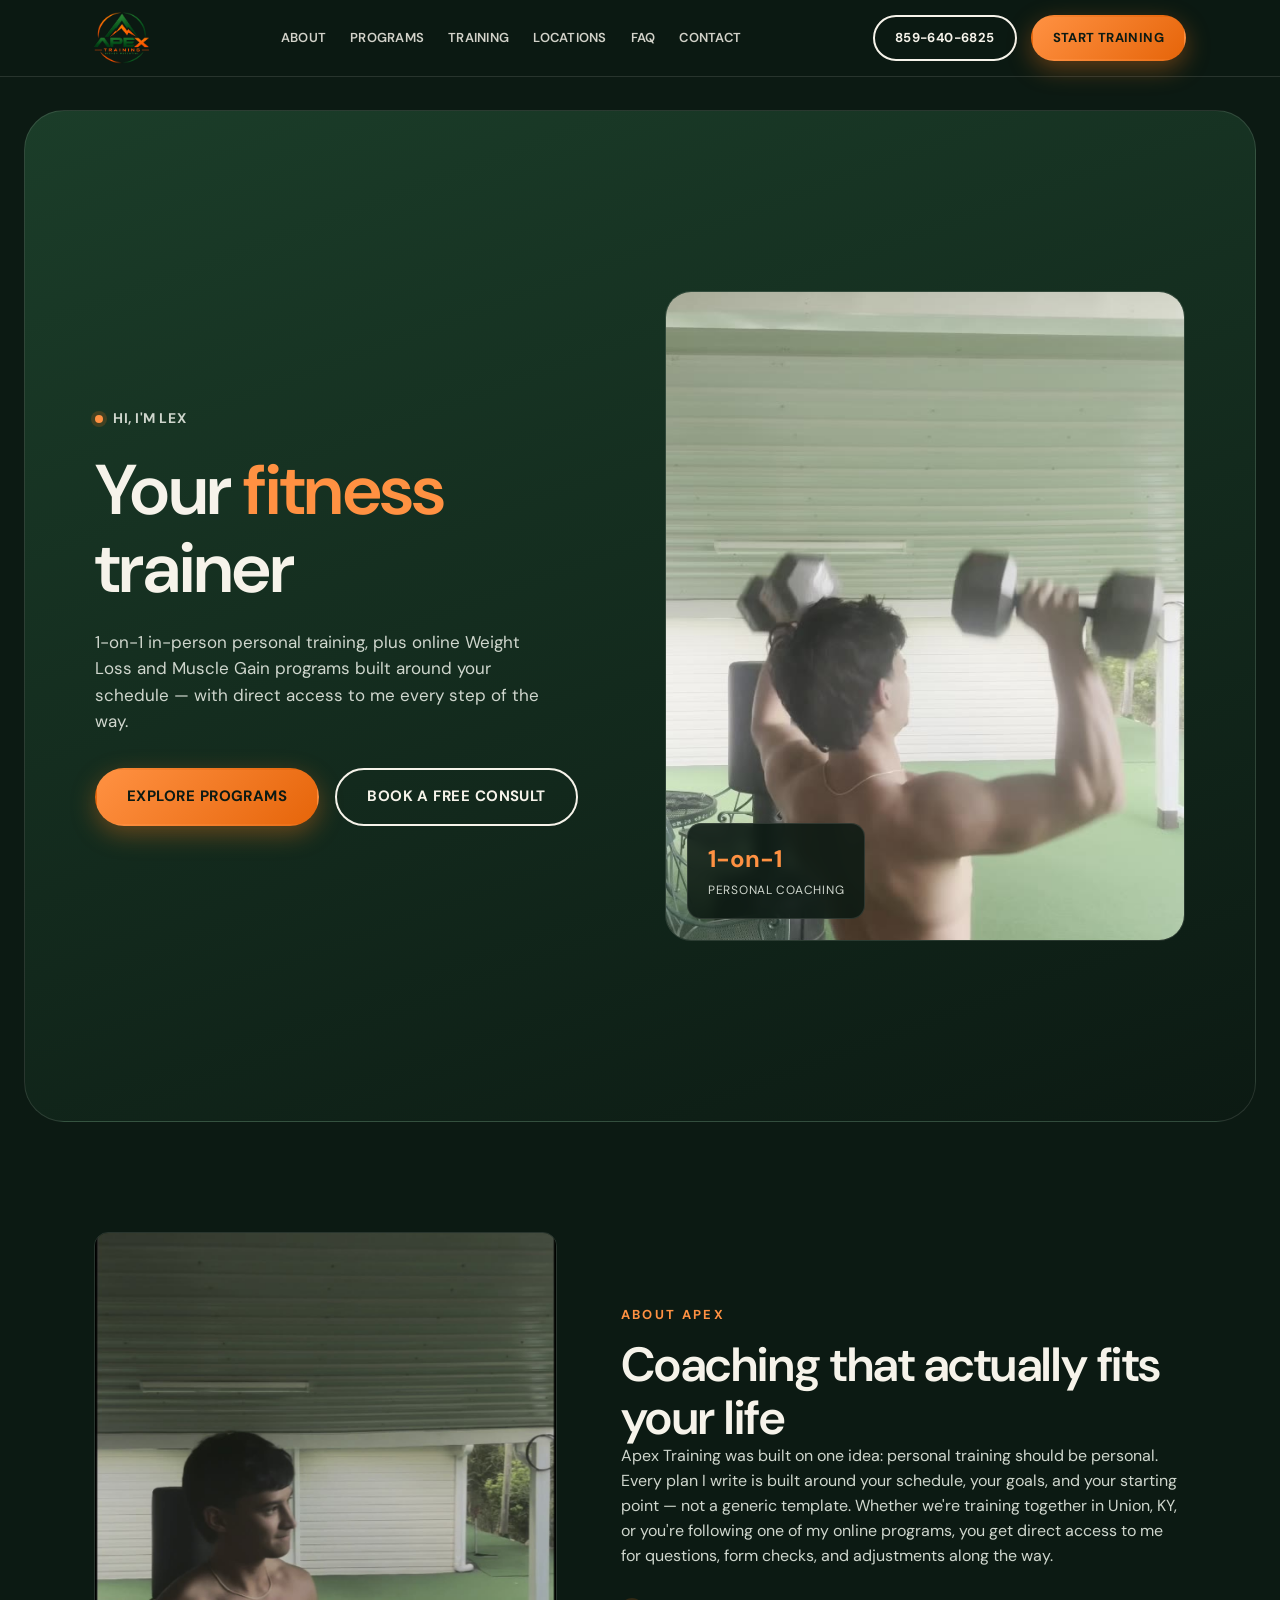
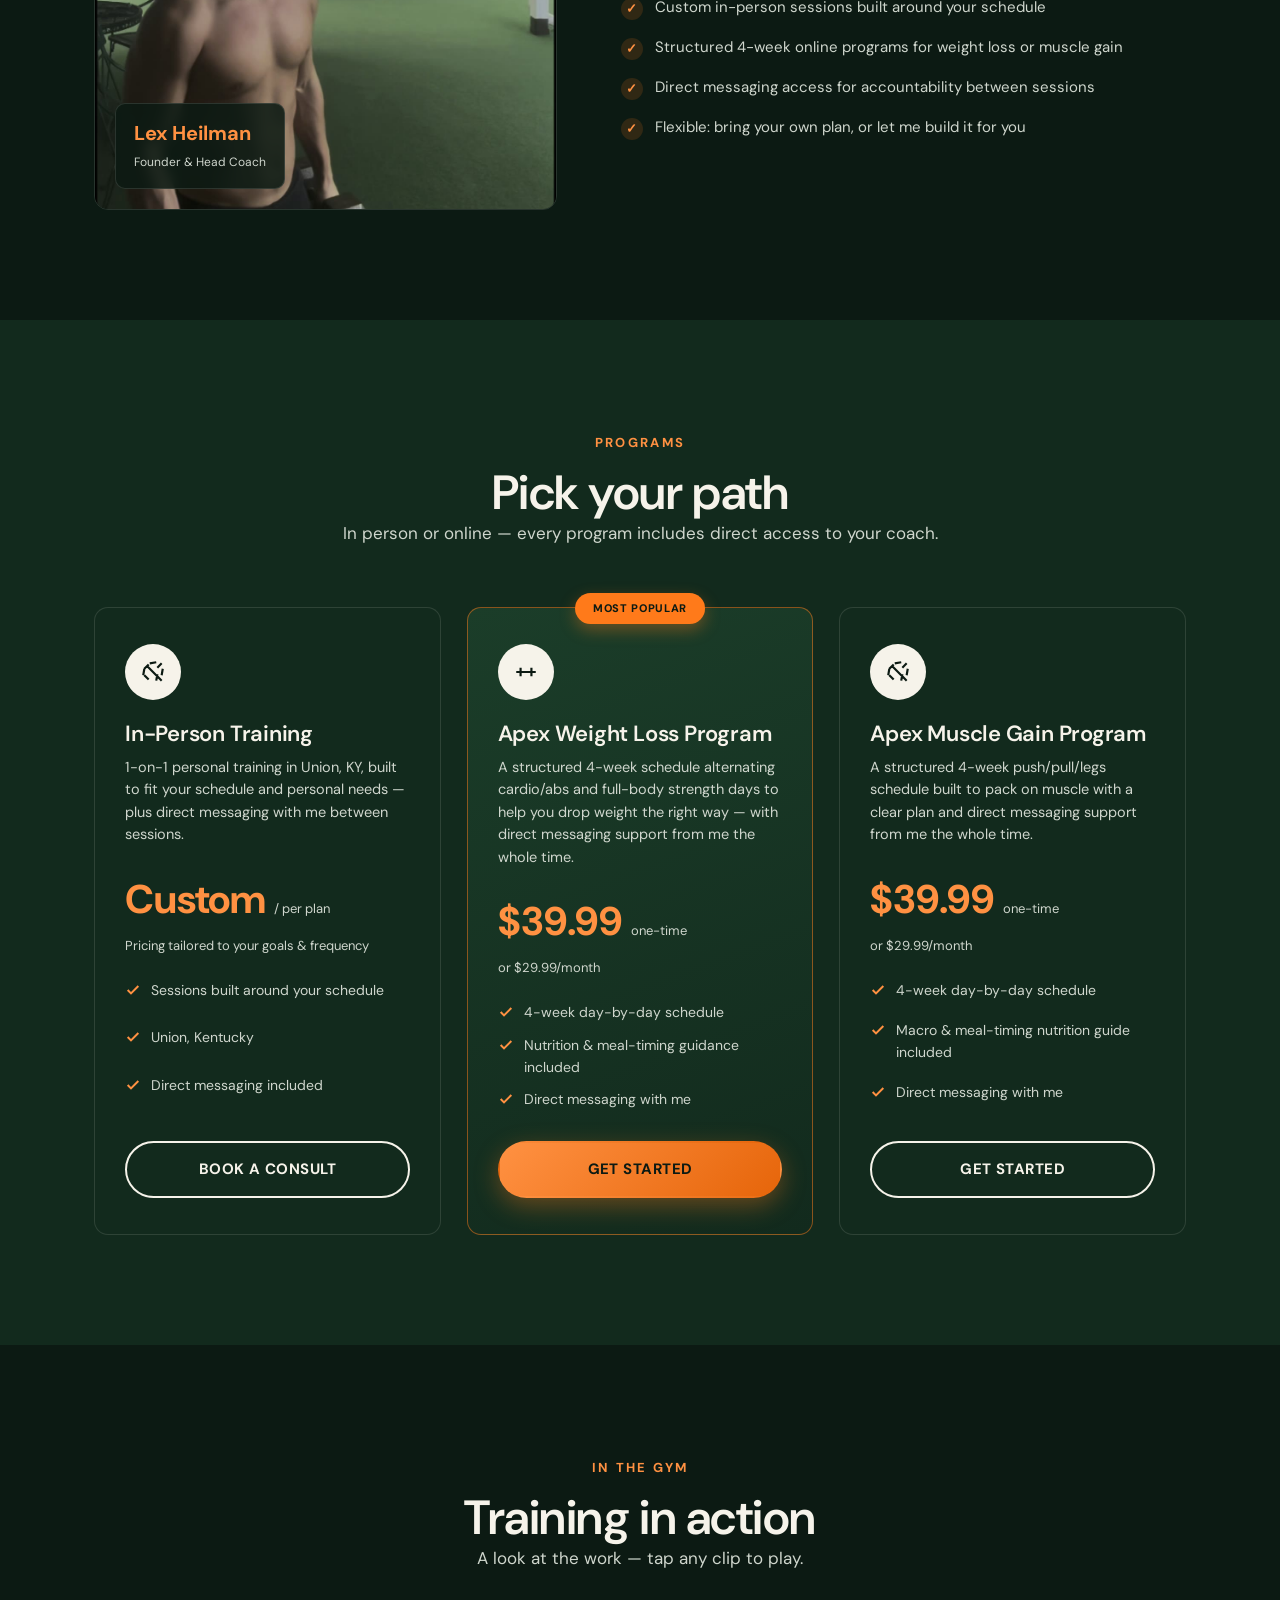
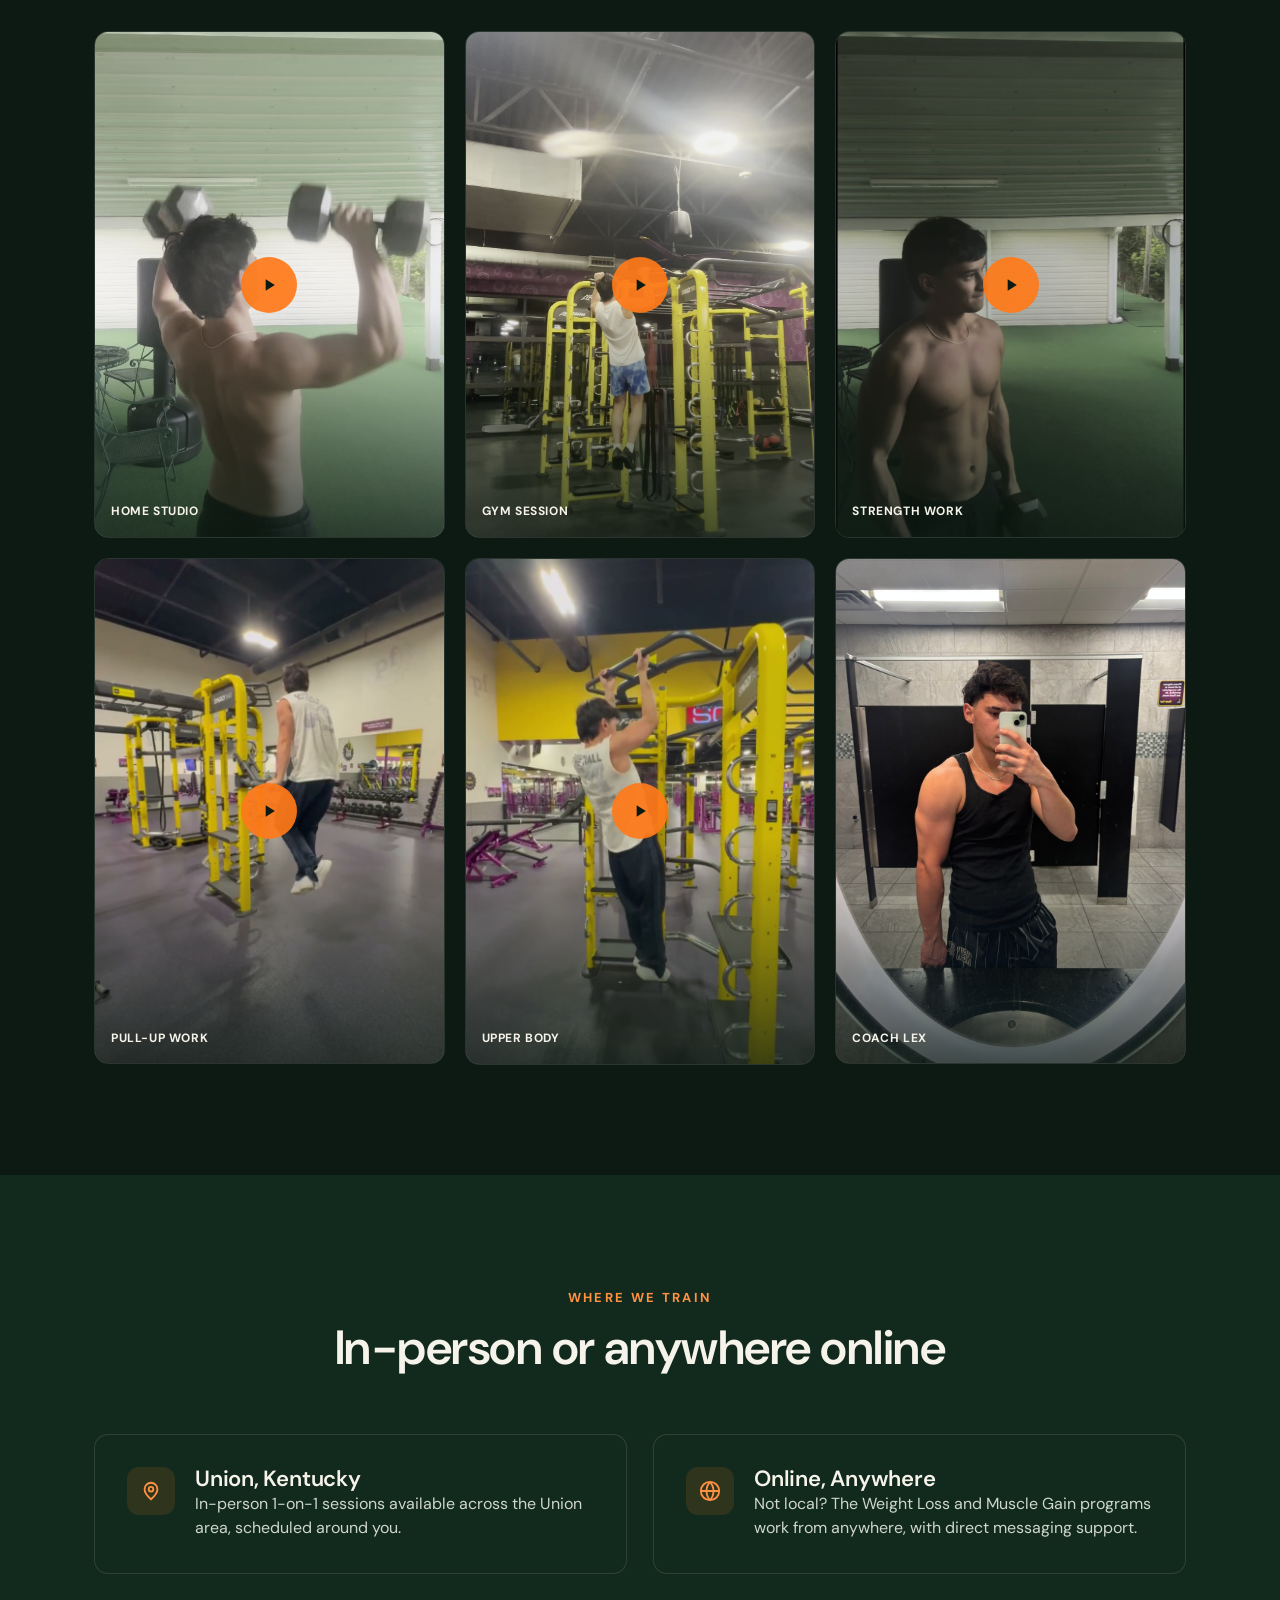
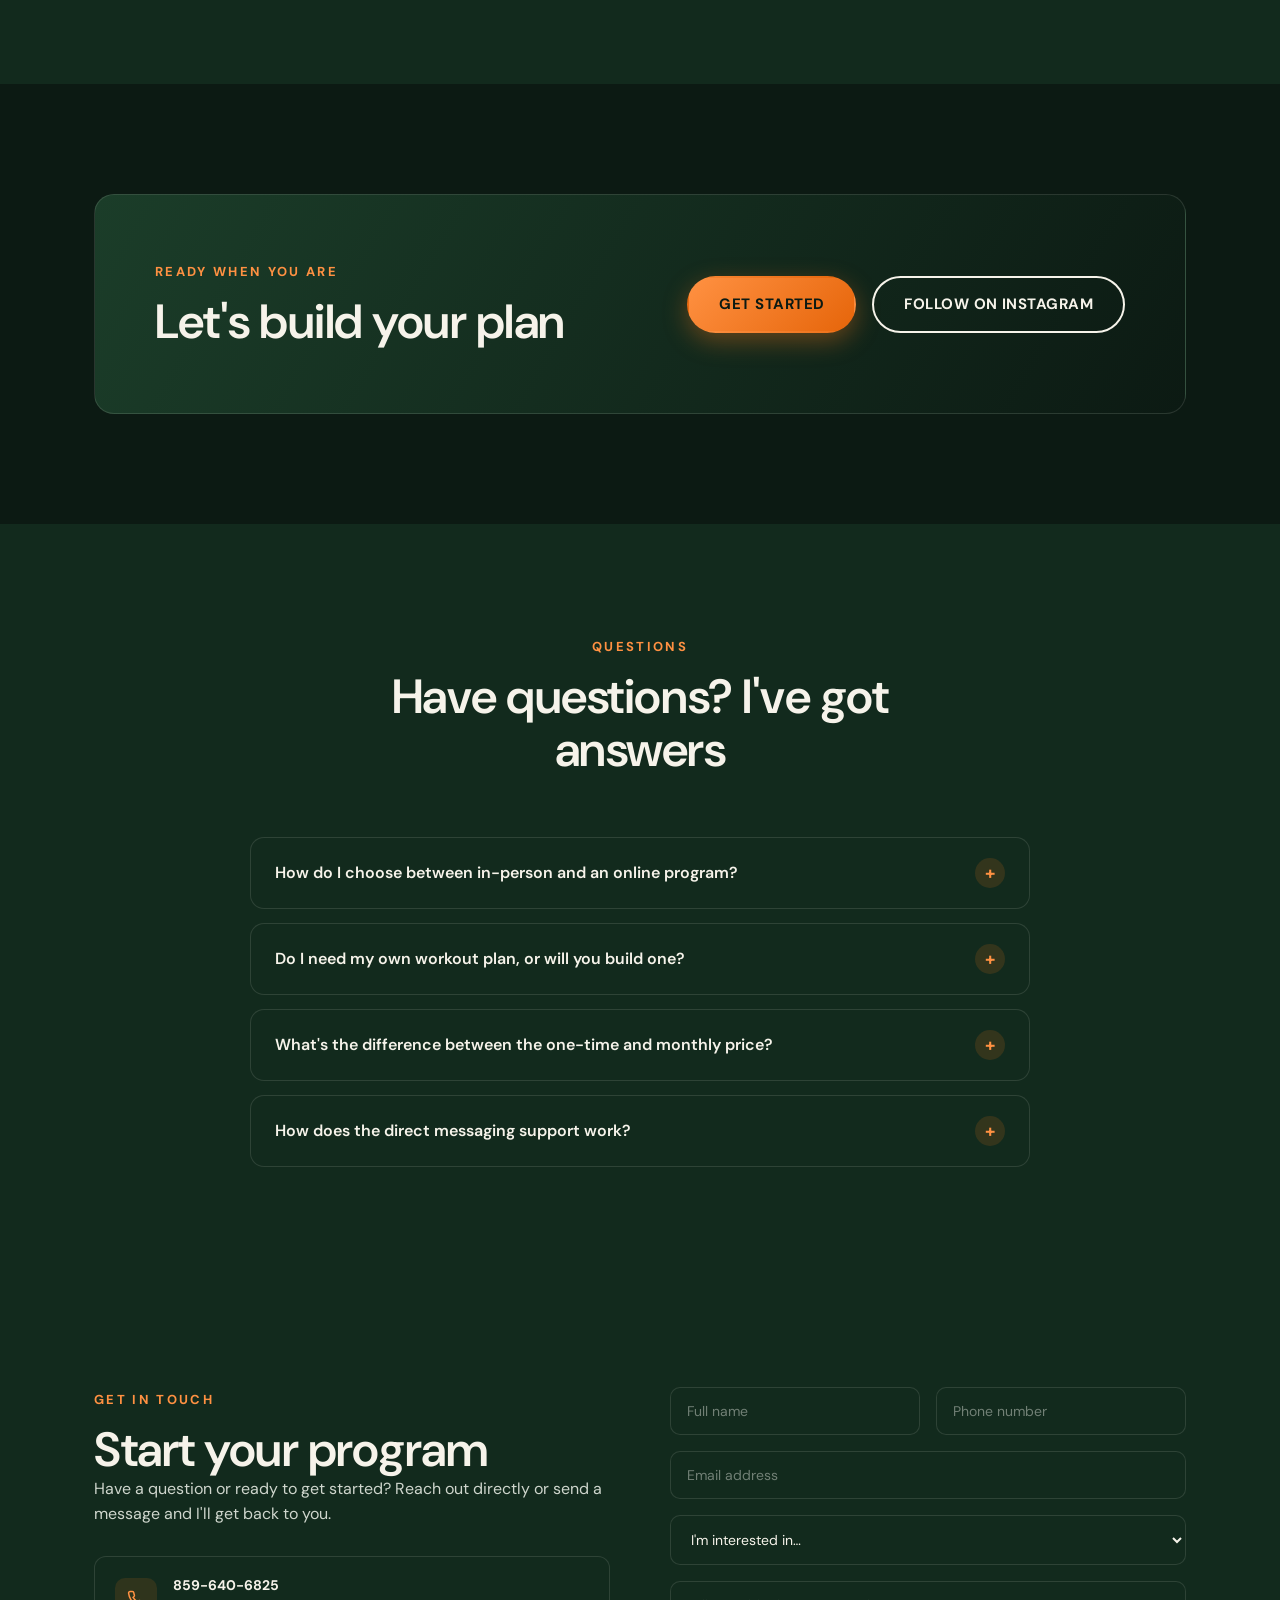
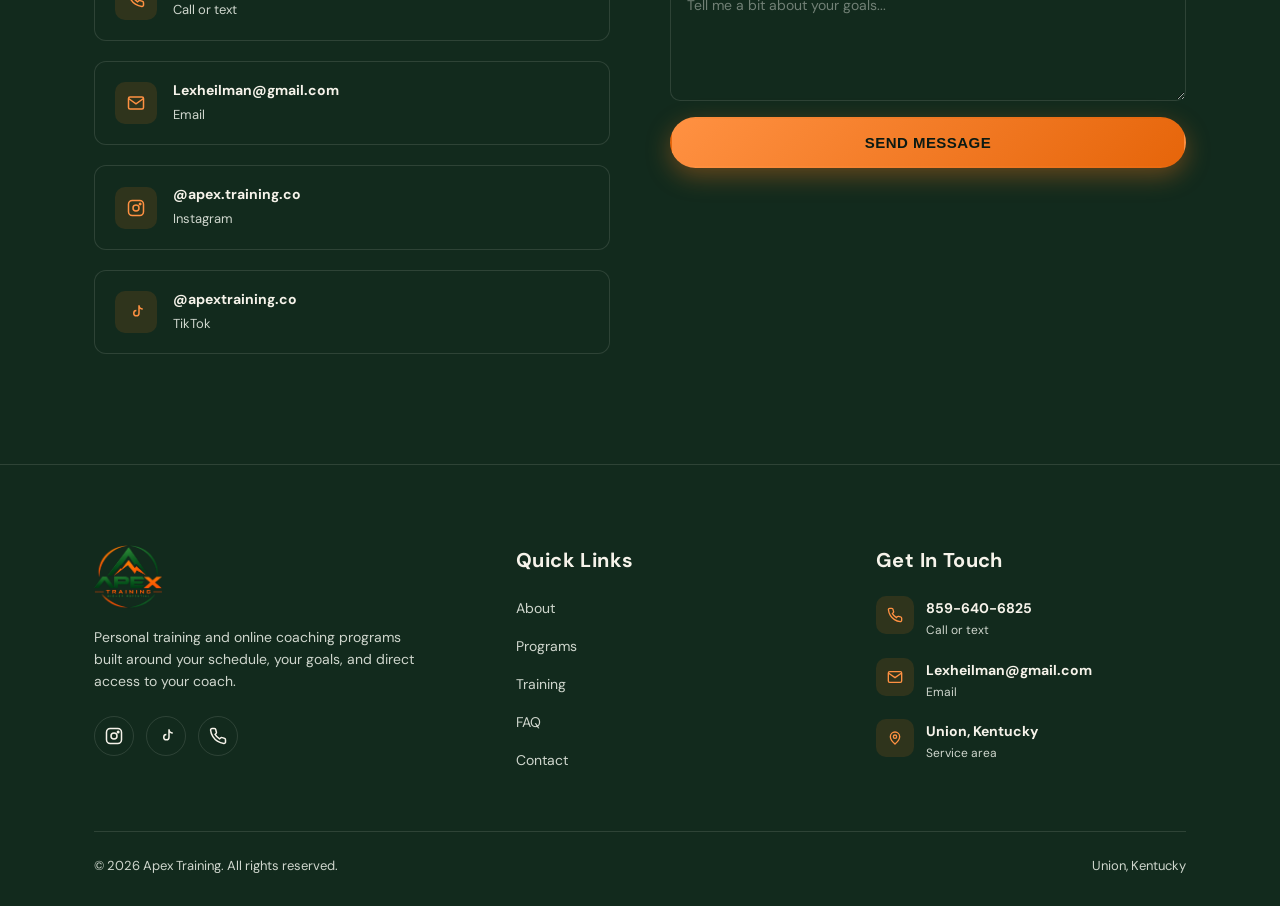
==== index.html @ eaa65eb4 "Update location to Union, KY and refresh program details from Lex's docs" ====
<!doctype html>
<html lang="en">
<head>
<meta charset="UTF-8" />
<meta name="viewport" content="width=device-width, initial-scale=1.0" />
<title>Apex Training | Personal Training in Union, Kentucky</title>
<meta name="description" content="1-on-1 in-person personal training plus online Weight Loss and Muscle Gain programs. Serving Union, Kentucky. Real coaching, real structure, real results." />
<link rel="icon" href="data:image/svg+xml,<svg xmlns=%22http://www.w3.org/2000/svg%22 viewBox=%220 0 100 100%22><rect width=%22100%22 height=%22100%22 rx=%2220%22 fill=%22%23122a1d%22/><text x=%2250%22 y=%2266%22 font-size=%2258%22 text-anchor=%22middle%22 fill=%22%23ff7a1a%22 font-family=%22Arial%22 font-weight=%22900%22>A</text></svg>" />
<link rel="preconnect" href="https://fonts.googleapis.com">
<link rel="preconnect" href="https://fonts.gstatic.com" crossorigin>
<link href="https://fonts.googleapis.com/css2?family=DM+Sans:wght@400;500;600;700&display=swap" rel="stylesheet">
<link rel="stylesheet" href="https://api.fontshare.com/v2/css?f[]=general-sans@500,600,700&display=swap">
<link rel="stylesheet" href="css/styles.css" />
</head>
<body>

<header>
  <div class="container nav">
    <a href="#home" class="logo">
      <img src="assets/img/logo.png" alt="Apex Training" class="logo-img" />
    </a>
    <nav class="nav-links">
      <a href="#about">About</a>
      <a href="#services">Programs</a>
      <a href="#gallery">Training</a>
      <a href="#locations">Locations</a>
      <a href="#faq">FAQ</a>
      <a href="#contact">Contact</a>
    </nav>
    <div class="nav-cta">
      <a href="tel:8596406825" class="btn btn-outline">859-640-6825</a>
      <a href="#contact" class="btn btn-primary">Start Training</a>
    </div>
    <button class="burger" id="burger" aria-label="Menu">
      <span></span><span></span><span></span>
    </button>
  </div>
  <div class="mobile-nav" id="mobileNav">
    <a href="#about">About</a>
    <a href="#services">Programs</a>
    <a href="#gallery">Training</a>
    <a href="#locations">Locations</a>
    <a href="#faq">FAQ</a>
    <a href="#contact">Contact</a>
    <a href="tel:8596406825" class="btn btn-outline btn-block">Call 859-640-6825</a>
  </div>
</header>

<div class="hero-frame" id="home">
  <section class="hero">
    <div class="hero-grid">
      <div class="hero-copy reveal">
        <div class="hero-greet">
          <span class="hero-greet-dot"></span>
          Hi, I'm Lex
        </div>
        <h1>Your <span>fitness</span><br/>trainer</h1>
        <p class="lead">1-on-1 in-person personal training, plus online Weight Loss and Muscle Gain programs built around your schedule &mdash; with direct access to me every step of the way.</p>
        <div class="hero-actions">
          <a href="#services" class="btn btn-primary">Explore Programs</a>
          <a href="#contact" class="btn btn-outline">Book a Free Consult</a>
        </div>
      </div>
      <div class="hero-media-wrap reveal">
        <div class="hero-media">
          <video autoplay muted loop playsinline poster="assets/img/hero-poster.jpg">
            <source src="assets/video/clip1.mp4" type="video/mp4" />
          </video>
        </div>
        <div class="hero-badge">
          <strong>1-on-1</strong>
          <span>Personal Coaching</span>
        </div>
      </div>
    </div>
  </section>
</div>

<section id="about">
  <div class="container about-grid">
    <div class="about-media reveal">
      <video muted loop playsinline autoplay poster="assets/img/patio-poster.jpg">
        <source src="assets/video/clip3.mp4" type="video/mp4" />
      </video>
      <div class="about-badge">
        <strong>Lex Heilman</strong>
        <span>Founder &amp; Head Coach</span>
      </div>
    </div>
    <div class="reveal">
      <span class="eyebrow">About Apex</span>
      <h2>Coaching that actually fits your life</h2>
      <p>Apex Training was built on one idea: personal training should be personal. Every plan I write is built around your schedule, your goals, and your starting point &mdash; not a generic template. Whether we're training together in Union, KY, or you're following one of my online programs, you get direct access to me for questions, form checks, and adjustments along the way.</p>
      <ul class="about-list">
        <li><span class="dot">&#10003;</span> Custom in-person sessions built around your schedule</li>
        <li><span class="dot">&#10003;</span> Structured 4-week online programs for weight loss or muscle gain</li>
        <li><span class="dot">&#10003;</span> Direct messaging access for accountability between sessions</li>
        <li><span class="dot">&#10003;</span> Flexible: bring your own plan, or let me build it for you</li>
      </ul>
    </div>
  </div>
</section>

<section id="services" class="alt-bg">
  <div class="container">
    <div class="section-head center reveal">
      <span class="eyebrow">Programs</span>
      <h2>Pick your path</h2>
      <p>In person or online &mdash; every program includes direct access to your coach.</p>
    </div>
    <div class="service-grid">

      <div class="card reveal">
        <div class="card-icon">
          <svg width="26" height="26" viewBox="0 0 24 24" fill="none" stroke="currentColor" stroke-width="2"><path d="M6.5 6.5l11 11M4 9l4-4M20 4l-4 4M4 15l4 4M20 20l-4-4M9 4l6-1M4 9l-1 6M15 20l1-6M20 15l1-6"/></svg>
        </div>
        <h3>In-Person Training</h3>
        <p class="desc">1-on-1 personal training in Union, KY, built to fit your schedule and personal needs &mdash; plus direct messaging with me between sessions.</p>
        <div class="price-row"><span class="amount">Custom</span><span class="period">/ per plan</span></div>
        <div class="price-alt">Pricing tailored to your goals &amp; frequency</div>
        <ul class="card-features">
          <li><svg width="16" height="16" viewBox="0 0 24 24" fill="none" stroke="currentColor" stroke-width="3"><path d="M20 6L9 17l-5-5"/></svg> Sessions built around your schedule</li>
          <li><svg width="16" height="16" viewBox="0 0 24 24" fill="none" stroke="currentColor" stroke-width="3"><path d="M20 6L9 17l-5-5"/></svg> Union, Kentucky</li>
          <li><svg width="16" height="16" viewBox="0 0 24 24" fill="none" stroke="currentColor" stroke-width="3"><path d="M20 6L9 17l-5-5"/></svg> Direct messaging included</li>
        </ul>
        <a href="#contact" class="btn btn-outline btn-block">Book a Consult</a>
      </div>

      <div class="card featured reveal">
        <div class="card-icon">
          <svg width="26" height="26" viewBox="0 0 24 24" fill="none" stroke="currentColor" stroke-width="2"><path d="M3 12h4M17 12h4M7 8v8M17 8v8M7 12h10"/></svg>
        </div>
        <h3>Apex Weight Loss Program</h3>
        <p class="desc">A structured 4-week schedule alternating cardio/abs and full-body strength days to help you drop weight the right way &mdash; with direct messaging support from me the whole time.</p>
        <div class="price-row"><span class="amount">$39.99</span><span class="period">one-time</span></div>
        <div class="price-alt">or $29.99/month</div>
        <ul class="card-features">
          <li><svg width="16" height="16" viewBox="0 0 24 24" fill="none" stroke="currentColor" stroke-width="3"><path d="M20 6L9 17l-5-5"/></svg> 4-week day-by-day schedule</li>
          <li><svg width="16" height="16" viewBox="0 0 24 24" fill="none" stroke="currentColor" stroke-width="3"><path d="M20 6L9 17l-5-5"/></svg> Nutrition &amp; meal-timing guidance included</li>
          <li><svg width="16" height="16" viewBox="0 0 24 24" fill="none" stroke="currentColor" stroke-width="3"><path d="M20 6L9 17l-5-5"/></svg> Direct messaging with me</li>
        </ul>
        <a href="#contact" class="btn btn-primary btn-block">Get Started</a>
      </div>

      <div class="card reveal">
        <div class="card-icon">
          <svg width="26" height="26" viewBox="0 0 24 24" fill="none" stroke="currentColor" stroke-width="2"><path d="M6.5 6.5l11 11M4 9l4-4M20 4l-4 4M4 15l4 4M20 20l-4-4M9 4l6-1M4 9l-1 6M15 20l1-6M20 15l1-6"/></svg>
        </div>
        <h3>Apex Muscle Gain Program</h3>
        <p class="desc">A structured 4-week push/pull/legs schedule built to pack on muscle with a clear plan and direct messaging support from me the whole time.</p>
        <div class="price-row"><span class="amount">$39.99</span><span class="period">one-time</span></div>
        <div class="price-alt">or $29.99/month</div>
        <ul class="card-features">
          <li><svg width="16" height="16" viewBox="0 0 24 24" fill="none" stroke="currentColor" stroke-width="3"><path d="M20 6L9 17l-5-5"/></svg> 4-week day-by-day schedule</li>
          <li><svg width="16" height="16" viewBox="0 0 24 24" fill="none" stroke="currentColor" stroke-width="3"><path d="M20 6L9 17l-5-5"/></svg> Macro &amp; meal-timing nutrition guide included</li>
          <li><svg width="16" height="16" viewBox="0 0 24 24" fill="none" stroke="currentColor" stroke-width="3"><path d="M20 6L9 17l-5-5"/></svg> Direct messaging with me</li>
        </ul>
        <a href="#contact" class="btn btn-outline btn-block">Get Started</a>
      </div>

    </div>
  </div>
</section>

<section id="gallery">
  <div class="container">
    <div class="section-head center reveal">
      <span class="eyebrow">In The Gym</span>
      <h2>Training in action</h2>
      <p>A look at the work &mdash; tap any clip to play.</p>
    </div>
    <div class="gallery-grid">
      <div class="gallery-item reveal" data-video>
        <video muted loop playsinline poster="assets/img/hero-poster.jpg">
          <source src="assets/video/clip1.mp4" type="video/mp4" />
        </video>
        <span class="gallery-play">
          <svg width="20" height="20" viewBox="0 0 24 24" fill="currentColor"><path d="M8 5v14l11-7z"/></svg>
        </span>
        <span class="gallery-tag">Home Studio</span>
      </div>
      <div class="gallery-item reveal" data-video>
        <video muted loop playsinline poster="assets/img/gym-poster.jpg">
          <source src="assets/video/clip2.mp4" type="video/mp4" />
        </video>
        <span class="gallery-play">
          <svg width="20" height="20" viewBox="0 0 24 24" fill="currentColor"><path d="M8 5v14l11-7z"/></svg>
        </span>
        <span class="gallery-tag">Gym Session</span>
      </div>
      <div class="gallery-item reveal" data-video>
        <video muted loop playsinline poster="assets/img/patio-poster.jpg">
          <source src="assets/video/clip3.mp4" type="video/mp4" />
        </video>
        <span class="gallery-play">
          <svg width="20" height="20" viewBox="0 0 24 24" fill="currentColor"><path d="M8 5v14l11-7z"/></svg>
        </span>
        <span class="gallery-tag">Strength Work</span>
      </div>
      <div class="gallery-item reveal" data-video>
        <video muted loop playsinline poster="assets/img/pullup1-poster.jpg">
          <source src="assets/video/clip4.mp4" type="video/mp4" />
        </video>
        <span class="gallery-play">
          <svg width="20" height="20" viewBox="0 0 24 24" fill="currentColor"><path d="M8 5v14l11-7z"/></svg>
        </span>
        <span class="gallery-tag">Pull-Up Work</span>
      </div>
      <div class="gallery-item reveal" data-video>
        <video muted loop playsinline poster="assets/img/pullup2-poster.jpg">
          <source src="assets/video/clip5.mp4" type="video/mp4" />
        </video>
        <span class="gallery-play">
          <svg width="20" height="20" viewBox="0 0 24 24" fill="currentColor"><path d="M8 5v14l11-7z"/></svg>
        </span>
        <span class="gallery-tag">Upper Body</span>
      </div>
      <div class="gallery-item reveal">
        <img src="assets/img/trainer-physique.jpg" alt="Lex Heilman, Apex Training coach" loading="lazy" />
        <span class="gallery-tag">Coach Lex</span>
      </div>
    </div>
  </div>
</section>

<section id="locations" class="alt-bg">
  <div class="container">
    <div class="section-head center reveal">
      <span class="eyebrow">Where We Train</span>
      <h2>In-person or anywhere online</h2>
    </div>
    <div class="loc-grid">
      <div class="loc-card reveal">
        <div class="loc-icon">
          <svg width="22" height="22" viewBox="0 0 24 24" fill="none" stroke="currentColor" stroke-width="2"><path d="M12 21s-7-6.2-7-11a7 7 0 0 1 14 0c0 4.8-7 11-7 11z"/><circle cx="12" cy="10" r="2.5"/></svg>
        </div>
        <div>
          <h3>Union, Kentucky</h3>
          <p>In-person 1-on-1 sessions available across the Union area, scheduled around you.</p>
        </div>
      </div>
      <div class="loc-card reveal">
        <div class="loc-icon">
          <svg width="22" height="22" viewBox="0 0 24 24" fill="none" stroke="currentColor" stroke-width="2"><path d="M2 12h20M12 2a15 15 0 0 1 0 20M12 2a15 15 0 0 0 0 20"/><circle cx="12" cy="12" r="10"/></svg>
        </div>
        <div>
          <h3>Online, Anywhere</h3>
          <p>Not local? The Weight Loss and Muscle Gain programs work from anywhere, with direct messaging support.</p>
        </div>
      </div>
    </div>
  </div>
</section>

<section id="cta">
  <div class="container">
    <div class="cta-band reveal">
      <div>
        <span class="eyebrow">Ready When You Are</span>
        <h2>Let's build your plan</h2>
      </div>
      <div class="hero-actions" style="margin-bottom:0;">
        <a href="#contact" class="btn btn-primary">Get Started</a>
        <a href="https://instagram.com/apex.training.co" target="_blank" rel="noopener" class="btn btn-outline">Follow on Instagram</a>
      </div>
    </div>
  </div>
</section>

<section id="faq" class="alt-bg">
  <div class="container">
    <div class="section-head center reveal">
      <span class="eyebrow">Questions</span>
      <h2>Have questions? I've got answers</h2>
    </div>
    <div class="faq-list">
      <div class="faq-item reveal">
        <button class="faq-q">
          <span>How do I choose between in-person and an online program?</span>
          <span class="faq-icon">+</span>
        </button>
        <div class="faq-a"><p>If you're in the Union, KY area and want hands-on coaching, in-person training is the move. If you want a structured plan you can follow anywhere, one of the online programs works just as well &mdash; both come with direct access to me.</p></div>
      </div>
      <div class="faq-item reveal">
        <button class="faq-q">
          <span>Do I need my own workout plan, or will you build one?</span>
          <span class="faq-icon">+</span>
        </button>
        <div class="faq-a"><p>Either works. Bring your own plan and I'll help you stick to it, or I'll build the full 4-week structure for you from scratch.</p></div>
      </div>
      <div class="faq-item reveal">
        <button class="faq-q">
          <span>What's the difference between the one-time and monthly price?</span>
          <span class="faq-icon">+</span>
        </button>
        <div class="faq-a"><p>The one-time $39.99 covers a single 4-week cycle. The $29.99/month option keeps you enrolled continuously with direct messaging support the whole time.</p></div>
      </div>
      <div class="faq-item reveal">
        <button class="faq-q">
          <span>How does the direct messaging support work?</span>
          <span class="faq-icon">+</span>
        </button>
        <div class="faq-a"><p>Once you're signed up, you message me directly with questions, form checks, or schedule adjustments &mdash; no waiting for a weekly call.</p></div>
      </div>
    </div>
  </div>
</section>

<section id="contact" class="alt-bg">
  <div class="container contact-grid">
    <div class="reveal">
      <span class="eyebrow">Get In Touch</span>
      <h2>Start your program</h2>
      <p>Have a question or ready to get started? Reach out directly or send a message and I'll get back to you.</p>
      <div class="contact-list">
        <a class="contact-row" href="tel:8596406825">
          <span class="c-icon"><svg width="18" height="18" viewBox="0 0 24 24" fill="none" stroke="currentColor" stroke-width="2"><path d="M22 16.92v3a2 2 0 0 1-2.18 2 19.79 19.79 0 0 1-8.63-3.07 19.5 19.5 0 0 1-6-6 19.79 19.79 0 0 1-3.07-8.67A2 2 0 0 1 4.11 2h3a2 2 0 0 1 2 1.72c.127.96.361 1.903.7 2.81a2 2 0 0 1-.45 2.11L8.09 9.91a16 16 0 0 0 6 6l1.27-1.27a2 2 0 0 1 2.11-.45c.907.339 1.85.573 2.81.7A2 2 0 0 1 22 16.92z"/></svg></span>
          <div><strong>859-640-6825</strong><span>Call or text</span></div>
        </a>
        <a class="contact-row" href="mailto:Lexheilman@gmail.com">
          <span class="c-icon"><svg width="18" height="18" viewBox="0 0 24 24" fill="none" stroke="currentColor" stroke-width="2"><path d="M4 4h16v16H4z" opacity="0"/><path d="M22 6l-10 7L2 6"/><rect x="2" y="4" width="20" height="16" rx="2"/></svg></span>
          <div><strong>Lexheilman@gmail.com</strong><span>Email</span></div>
        </a>
        <a class="contact-row" href="https://instagram.com/apex.training.co" target="_blank" rel="noopener">
          <span class="c-icon"><svg width="18" height="18" viewBox="0 0 24 24" fill="none" stroke="currentColor" stroke-width="2"><rect x="2" y="2" width="20" height="20" rx="5"/><circle cx="12" cy="12" r="4"/><circle cx="17.5" cy="6.5" r="1"/></svg></span>
          <div><strong>@apex.training.co</strong><span>Instagram</span></div>
        </a>
        <a class="contact-row" href="https://tiktok.com/@apextraining.co" target="_blank" rel="noopener">
          <span class="c-icon"><svg width="18" height="18" viewBox="0 0 24 24" fill="none" stroke="currentColor" stroke-width="2"><path d="M16 3v10.5a3.5 3.5 0 1 1-3.5-3.5M16 3a5 5 0 0 0 5 5"/></svg></span>
          <div><strong>@apextraining.co</strong><span>TikTok</span></div>
        </a>
      </div>
    </div>
    <div class="reveal">
      <form class="contact-form" id="contactForm">
        <div class="form-row">
          <input type="text" name="name" placeholder="Full name" required />
          <input type="tel" name="phone" placeholder="Phone number" required />
        </div>
        <input type="email" name="email" placeholder="Email address" required />
        <select name="program" required>
          <option value="">I'm interested in…</option>
          <option value="in-person">In-Person Training</option>
          <option value="weight-loss">Apex Weight Loss Program</option>
          <option value="muscle-gain">Apex Muscle Gain Program</option>
          <option value="not-sure">Not sure yet</option>
        </select>
        <textarea name="message" placeholder="Tell me a bit about your goals..."></textarea>
        <button type="submit" class="btn btn-primary btn-block">Send Message</button>
      </form>
    </div>
  </div>
</section>

<footer>
  <div class="container">
    <div class="footer-grid">
      <div>
        <a href="#home" class="logo">
          <img src="assets/img/logo.png" alt="Apex Training" class="logo-img" />
        </a>
        <p class="footer-blurb">Personal training and online coaching programs built around your schedule, your goals, and direct access to your coach.</p>
        <div class="footer-social">
          <a href="https://instagram.com/apex.training.co" target="_blank" rel="noopener" aria-label="Instagram">
            <svg width="18" height="18" viewBox="0 0 24 24" fill="none" stroke="currentColor" stroke-width="2"><rect x="2" y="2" width="20" height="20" rx="5"/><circle cx="12" cy="12" r="4"/><circle cx="17.5" cy="6.5" r="1"/></svg>
          </a>
          <a href="https://tiktok.com/@apextraining.co" target="_blank" rel="noopener" aria-label="TikTok">
            <svg width="18" height="18" viewBox="0 0 24 24" fill="none" stroke="currentColor" stroke-width="2"><path d="M16 3v10.5a3.5 3.5 0 1 1-3.5-3.5M16 3a5 5 0 0 0 5 5"/></svg>
          </a>
          <a href="tel:8596406825" aria-label="Call">
            <svg width="18" height="18" viewBox="0 0 24 24" fill="none" stroke="currentColor" stroke-width="2"><path d="M22 16.92v3a2 2 0 0 1-2.18 2 19.79 19.79 0 0 1-8.63-3.07 19.5 19.5 0 0 1-6-6 19.79 19.79 0 0 1-3.07-8.67A2 2 0 0 1 4.11 2h3a2 2 0 0 1 2 1.72c.127.96.361 1.903.7 2.81a2 2 0 0 1-.45 2.11L8.09 9.91a16 16 0 0 0 6 6l1.27-1.27a2 2 0 0 1 2.11-.45c.907.339 1.85.573 2.81.7A2 2 0 0 1 22 16.92z"/></svg>
          </a>
        </div>
      </div>
      <div>
        <div class="footer-heading">Quick Links</div>
        <ul class="footer-links">
          <li><a href="#about">About</a></li>
          <li><a href="#services">Programs</a></li>
          <li><a href="#gallery">Training</a></li>
          <li><a href="#faq">FAQ</a></li>
          <li><a href="#contact">Contact</a></li>
        </ul>
      </div>
      <div>
        <div class="footer-heading">Get In Touch</div>
        <div class="footer-contact-item">
          <span class="c-icon"><svg width="16" height="16" viewBox="0 0 24 24" fill="none" stroke="currentColor" stroke-width="2"><path d="M22 16.92v3a2 2 0 0 1-2.18 2 19.79 19.79 0 0 1-8.63-3.07 19.5 19.5 0 0 1-6-6 19.79 19.79 0 0 1-3.07-8.67A2 2 0 0 1 4.11 2h3a2 2 0 0 1 2 1.72c.127.96.361 1.903.7 2.81a2 2 0 0 1-.45 2.11L8.09 9.91a16 16 0 0 0 6 6l1.27-1.27a2 2 0 0 1 2.11-.45c.907.339 1.85.573 2.81.7A2 2 0 0 1 22 16.92z"/></svg></span>
          <div><strong><a href="tel:8596406825">859-640-6825</a></strong><span>Call or text</span></div>
        </div>
        <div class="footer-contact-item">
          <span class="c-icon"><svg width="16" height="16" viewBox="0 0 24 24" fill="none" stroke="currentColor" stroke-width="2"><path d="M22 6l-10 7L2 6"/><rect x="2" y="4" width="20" height="16" rx="2"/></svg></span>
          <div><strong><a href="mailto:Lexheilman@gmail.com">Lexheilman@gmail.com</a></strong><span>Email</span></div>
        </div>
        <div class="footer-contact-item">
          <span class="c-icon"><svg width="16" height="16" viewBox="0 0 24 24" fill="none" stroke="currentColor" stroke-width="2"><path d="M12 21s-7-6.2-7-11a7 7 0 0 1 14 0c0 4.8-7 11-7 11z"/><circle cx="12" cy="10" r="2.5"/></svg></span>
          <div><strong>Union, Kentucky</strong><span>Service area</span></div>
        </div>
      </div>
    </div>
    <div class="footer-bottom">
      <span>&copy; <span id="year"></span> Apex Training. All rights reserved.</span>
      <span>Union, Kentucky</span>
    </div>
  </div>
</footer>

<script src="js/main.js"></script>
</body>
</html>
---- css/styles.css ----
/* ===== Apex Training — Design Tokens ===== */
:root {
  --green-950: #0c1a13;
  --green-900: #122a1d;
  --green-800: #1b3d29;
  --green-700: #26543a;
  --orange-500: #ff7a1a;
  --orange-400: #ff9142;
  --orange-600: #e6650a;
  --cream: #f6f3ea;
  --cream-dim: #cfd6cd;
  --line: rgba(246, 243, 234, 0.12);

  --font-head: "General Sans", "DM Sans", -apple-system, sans-serif;
  --font-body: "DM Sans", -apple-system, BlinkMacSystemFont, "Segoe UI", sans-serif;

  --radius: 14px;
  --container: 1140px;
}

@media (prefers-color-scheme: light) {
  :root { --scheme-note: light; }
}

* { box-sizing: border-box; margin: 0; padding: 0; }

html { scroll-behavior: smooth; }

body {
  background: var(--green-950);
  color: var(--cream);
  font-family: var(--font-body);
  line-height: 1.55;
  -webkit-font-smoothing: antialiased;
  overflow-x: hidden;
}

img, video { max-width: 100%; display: block; }

a { color: inherit; text-decoration: none; }

.container {
  width: 100%;
  max-width: var(--container);
  margin: 0 auto;
  padding: 0 24px;
}

.eyebrow {
  display: inline-block;
  font-size: 13px;
  letter-spacing: 0.18em;
  text-transform: uppercase;
  color: var(--orange-400);
  font-weight: 700;
  margin-bottom: 14px;
}

h1, h2, h3 {
  font-family: var(--font-head);
  font-weight: 600;
  letter-spacing: -0.01em;
  line-height: 1.1;
}

h2 { font-size: clamp(32px, 5vw, 48px); }
h3 { font-size: 22px; font-weight: 600; }

p { color: var(--cream-dim); }

.btn {
  display: inline-flex;
  align-items: center;
  gap: 8px;
  padding: 15px 30px;
  border-radius: 999px;
  font-weight: 700;
  font-size: 15px;
  letter-spacing: 0.03em;
  text-transform: uppercase;
  cursor: pointer;
  border: 2px solid transparent;
  transition: transform 0.2s ease, box-shadow 0.2s ease, background 0.2s ease;
}

.btn-primary {
  background: linear-gradient(135deg, var(--orange-400), var(--orange-600));
  color: var(--green-950);
  box-shadow: 0 8px 24px rgba(255, 122, 26, 0.35);
}

.btn-primary:hover { transform: translateY(-2px); box-shadow: 0 12px 30px rgba(255, 122, 26, 0.45); }

.btn-outline {
  border-color: var(--cream);
  color: var(--cream);
}

.btn-outline:hover { background: var(--cream); color: var(--green-950); }

.btn-block { width: 100%; justify-content: center; }

/* ===== Header ===== */
header {
  position: fixed;
  top: 0; left: 0; right: 0;
  z-index: 100;
  background: rgba(12, 26, 19, 0.85);
  backdrop-filter: blur(10px);
  border-bottom: 1px solid var(--line);
}

.nav {
  display: flex;
  align-items: center;
  justify-content: space-between;
  height: 76px;
}

.logo {
  display: flex;
  align-items: center;
  gap: 10px;
}

.logo-img {
  height: 52px;
  width: auto;
  display: block;
}

footer .logo-img { height: 64px; }

.nav-links {
  display: flex;
  gap: 24px;
  font-size: 13px;
  font-weight: 600;
  letter-spacing: 0.02em;
  text-transform: uppercase;
  white-space: nowrap;
}

.nav-links a { opacity: 0.85; transition: opacity 0.15s ease, color 0.15s ease; }
.nav-links a:hover { opacity: 1; color: var(--orange-400); }

.nav-cta { display: flex; align-items: center; gap: 14px; flex-shrink: 0; }
.nav-cta .btn { padding: 11px 20px; font-size: 13px; white-space: nowrap; }
.nav-cta .btn-outline { display: none; }

@media (min-width: 1240px) {
  .nav-cta .btn-outline { display: inline-flex; }
}

.burger {
  display: none;
  flex-direction: column;
  gap: 5px;
  background: none;
  border: none;
  cursor: pointer;
  padding: 8px;
}
.burger span { width: 24px; height: 2px; background: var(--cream); border-radius: 2px; }

/* ===== Hero ===== */
.hero-frame {
  padding: 110px 24px 0;
}

.hero {
  position: relative;
  max-width: 1360px;
  margin: 0 auto;
  border-radius: 40px;
  background: linear-gradient(160deg, var(--green-800), var(--green-950));
  border: 1px solid var(--line);
}

.hero-grid {
  display: grid;
  grid-template-columns: 1fr 1fr;
  align-items: center;
  gap: 50px;
  padding: 70px;
}

.hero-greet {
  display: inline-flex;
  align-items: center;
  gap: 10px;
  font-size: 14px;
  font-weight: 700;
  letter-spacing: 0.04em;
  text-transform: uppercase;
  color: var(--cream-dim);
  margin-bottom: 22px;
}

.hero-greet-dot {
  width: 8px; height: 8px;
  border-radius: 50%;
  background: var(--orange-400);
  box-shadow: 0 0 0 4px rgba(255,122,26,0.18);
}

.hero h1 {
  font-size: clamp(46px, 5.5vw, 76px);
  margin-bottom: 22px;
}

.hero h1 span { color: var(--orange-400); }

.hero p.lead {
  font-size: 17px;
  max-width: 460px;
  margin-bottom: 34px;
}

.hero-actions { display: flex; flex-wrap: wrap; gap: 16px; }

.hero-media-wrap {
  position: relative;
}

.hero-media {
  position: relative;
  border-radius: 26px;
  overflow: hidden;
  aspect-ratio: 4 / 5;
  border: 1px solid var(--line);
}

.hero-media video, .hero-media img {
  width: 100%; height: 100%;
  object-fit: cover;
  object-position: 60% 20%;
}

.hero-badge {
  position: absolute;
  left: 22px; bottom: 22px;
  background: rgba(12,26,19,0.88);
  backdrop-filter: blur(6px);
  border: 1px solid var(--line);
  border-radius: 14px;
  padding: 16px 20px;
}

.hero-badge strong { display: block; font-family: var(--font-head); font-weight: 700; font-size: 24px; color: var(--orange-400); }
.hero-badge span { font-size: 12px; letter-spacing: 0.06em; text-transform: uppercase; color: var(--cream-dim); }

/* ===== Section shells ===== */
section { padding: 110px 0; position: relative; }
.section-head { max-width: 640px; margin-bottom: 60px; }
.section-head.center { margin-left: auto; margin-right: auto; text-align: center; }
.section-head p { font-size: 17px; }

.alt-bg { background: var(--green-900); }

/* ===== About ===== */
.about-grid {
  display: grid;
  grid-template-columns: 0.9fr 1.1fr;
  gap: 64px;
  align-items: center;
}

.about-media {
  position: relative;
  border-radius: var(--radius);
  overflow: hidden;
  aspect-ratio: 4 / 5;
  border: 1px solid var(--line);
}

.about-media video, .about-media img { width: 100%; height: 100%; object-fit: cover; }

.about-badge {
  position: absolute;
  bottom: 20px; left: 20px;
  background: rgba(12,26,19,0.85);
  backdrop-filter: blur(6px);
  border: 1px solid var(--line);
  border-radius: 10px;
  padding: 14px 18px;
}
.about-badge strong { display:block; font-family: var(--font-head); font-weight: 700; font-size: 20px; color: var(--orange-400); }
.about-badge span { font-size: 12px; color: var(--cream-dim); }

.about-list { list-style: none; margin-top: 28px; display: grid; gap: 16px; }
.about-list li { display: flex; gap: 12px; align-items: flex-start; font-size: 15px; color: var(--cream-dim); }
.about-list li .dot {
  flex-shrink: 0;
  width: 22px; height: 22px;
  border-radius: 50%;
  background: rgba(255,122,26,0.15);
  color: var(--orange-400);
  display: flex; align-items: center; justify-content: center;
  font-size: 13px; font-weight: 800;
  margin-top: 2px;
}

/* ===== Services ===== */
.service-grid {
  display: grid;
  grid-template-columns: repeat(3, 1fr);
  gap: 26px;
}

.card {
  background: var(--green-900);
  border: 1px solid var(--line);
  border-radius: var(--radius);
  padding: 36px 30px;
  display: flex;
  flex-direction: column;
  transition: transform 0.25s ease, border-color 0.25s ease;
}

.card:hover { transform: translateY(-6px); border-color: rgba(255,122,26,0.4); }

.card.featured {
  background: linear-gradient(160deg, var(--green-800), var(--green-900));
  border-color: rgba(255,122,26,0.5);
  position: relative;
}

.card.featured::before {
  content: "Most Popular";
  position: absolute;
  top: -15px; left: 50%;
  transform: translateX(-50%);
  background: var(--orange-500);
  color: var(--green-950);
  font-size: 11px;
  font-weight: 800;
  letter-spacing: 0.06em;
  text-transform: uppercase;
  padding: 7px 18px;
  border-radius: 999px;
  box-shadow: 0 6px 16px rgba(255,122,26,0.35);
}

.card-icon {
  width: 56px; height: 56px;
  border-radius: 50%;
  background: var(--cream);
  display: flex; align-items: center; justify-content: center;
  margin-bottom: 22px;
  color: var(--green-950);
}

.card h3 { margin-bottom: 10px; }
.card p.desc { font-size: 14.5px; margin-bottom: 22px; min-height: 66px; }

.price-row {
  display: flex;
  align-items: baseline;
  gap: 8px;
  margin-bottom: 6px;
}
.price-row .amount { font-family: var(--font-head); font-weight: 700; font-size: 40px; color: var(--orange-400); }
.price-row .period { font-size: 13px; color: var(--cream-dim); }
.price-alt { font-size: 13px; color: var(--cream-dim); margin-bottom: 24px; }

.card-features { list-style: none; display: grid; gap: 11px; margin-bottom: 30px; flex-grow: 1; }
.card-features li { font-size: 14px; color: var(--cream-dim); display: flex; gap: 10px; align-items: flex-start; }
.card-features li svg { flex-shrink: 0; margin-top: 2px; color: var(--orange-400); }

/* ===== Gallery ===== */
.gallery-grid {
  display: grid;
  grid-template-columns: repeat(3, 1fr);
  gap: 20px;
}

.gallery-item {
  position: relative;
  border-radius: var(--radius);
  overflow: hidden;
  aspect-ratio: 9 / 13;
  border: 1px solid var(--line);
  cursor: pointer;
}

.gallery-item video, .gallery-item img { width: 100%; height: 100%; object-fit: cover; }

.gallery-item::after {
  content: "";
  position: absolute; inset: 0;
  background: linear-gradient(0deg, rgba(12,26,19,0.75), transparent 45%);
}

.gallery-play {
  position: absolute;
  top: 50%; left: 50%;
  transform: translate(-50%, -50%);
  width: 56px; height: 56px;
  border-radius: 50%;
  background: rgba(255,122,26,0.92);
  display: flex; align-items: center; justify-content: center;
  z-index: 2;
  color: var(--green-950);
  transition: transform 0.2s ease, opacity 0.2s ease;
}

.gallery-item.playing .gallery-play { opacity: 0; }

.gallery-tag {
  position: absolute;
  bottom: 16px; left: 16px;
  z-index: 2;
  font-size: 12px;
  letter-spacing: 0.05em;
  text-transform: uppercase;
  font-weight: 700;
  color: var(--cream);
}

/* ===== Locations ===== */
.loc-grid {
  display: grid;
  grid-template-columns: repeat(2, 1fr);
  gap: 26px;
}

.loc-card {
  background: var(--green-900);
  border: 1px solid var(--line);
  border-radius: var(--radius);
  padding: 32px;
  display: flex;
  gap: 20px;
  align-items: flex-start;
}

.loc-icon {
  width: 48px; height: 48px;
  border-radius: 12px;
  background: rgba(255,122,26,0.12);
  color: var(--orange-400);
  display: flex; align-items: center; justify-content: center;
  flex-shrink: 0;
}

/* ===== CTA band ===== */
.cta-band {
  background: linear-gradient(120deg, var(--green-800), var(--green-950));
  border-radius: 20px;
  padding: 64px 60px;
  display: flex;
  align-items: center;
  justify-content: space-between;
  gap: 30px;
  flex-wrap: wrap;
  border: 1px solid var(--line);
}

.cta-band h2 { max-width: 460px; }

/* ===== FAQ ===== */
.faq-list { max-width: 780px; margin: 0 auto; display: grid; gap: 14px; }

.faq-item {
  background: var(--green-900);
  border: 1px solid var(--line);
  border-radius: 14px;
  overflow: hidden;
}

.faq-q {
  width: 100%;
  display: flex;
  align-items: center;
  justify-content: space-between;
  gap: 16px;
  padding: 20px 24px;
  background: none;
  border: none;
  color: var(--cream);
  font-family: var(--font-body);
  font-size: 16px;
  font-weight: 600;
  text-align: left;
  cursor: pointer;
}

.faq-icon {
  flex-shrink: 0;
  width: 30px; height: 30px;
  border-radius: 50%;
  background: rgba(255,122,26,0.14);
  color: var(--orange-400);
  display: flex; align-items: center; justify-content: center;
  font-size: 18px;
  font-weight: 700;
  transition: transform 0.25s ease;
}

.faq-item.open .faq-icon { transform: rotate(45deg); }

.faq-a {
  max-height: 0;
  overflow: hidden;
  transition: max-height 0.3s ease, padding 0.3s ease;
  padding: 0 24px;
}

.faq-item.open .faq-a { padding: 0 24px 22px; }

.faq-a p { font-size: 14.5px; }

/* ===== Contact ===== */
.contact-grid {
  display: grid;
  grid-template-columns: 1fr 1fr;
  gap: 60px;
}

.contact-list { display: grid; gap: 20px; margin-top: 30px; }
.contact-row {
  display: flex;
  align-items: center;
  gap: 16px;
  padding: 18px 20px;
  background: var(--green-900);
  border: 1px solid var(--line);
  border-radius: 12px;
  transition: border-color 0.2s ease;
}
.contact-row:hover { border-color: rgba(255,122,26,0.4); }
.contact-row .c-icon {
  width: 42px; height: 42px;
  border-radius: 10px;
  background: rgba(255,122,26,0.12);
  color: var(--orange-400);
  display: flex; align-items: center; justify-content: center;
  flex-shrink: 0;
}
.contact-row strong { display: block; font-size: 14px; }
.contact-row span { font-size: 13px; color: var(--cream-dim); }

form.contact-form {
  display: grid;
  gap: 16px;
}

.form-row { display: grid; grid-template-columns: 1fr 1fr; gap: 16px; }

input, select, textarea {
  width: 100%;
  background: var(--green-900);
  border: 1px solid var(--line);
  border-radius: 10px;
  padding: 14px 16px;
  color: var(--cream);
  font-family: var(--font-body);
  font-size: 14px;
}
input::placeholder, textarea::placeholder { color: rgba(207,214,205,0.5); }
input:focus, select:focus, textarea:focus { outline: none; border-color: var(--orange-500); }
textarea { resize: vertical; min-height: 120px; }

/* ===== Footer ===== */
footer {
  background: var(--green-900);
  border-top: 1px solid var(--line);
  padding: 80px 0 30px;
}

.footer-grid {
  display: grid;
  grid-template-columns: 1.2fr 1fr 1fr;
  gap: 50px;
  margin-bottom: 50px;
}

.footer-blurb { font-size: 14px; margin: 18px 0 24px; max-width: 320px; }

.footer-heading {
  font-family: var(--font-head);
  font-weight: 700;
  font-size: 20px;
  letter-spacing: 0.02em;
  margin-bottom: 20px;
}

.footer-links { list-style: none; display: grid; gap: 13px; }
.footer-links a { font-size: 14px; color: var(--cream-dim); transition: color 0.15s ease; }
.footer-links a:hover { color: var(--orange-400); }

.footer-contact-item { display: flex; gap: 12px; align-items: flex-start; margin-bottom: 18px; }
.footer-contact-item .c-icon {
  width: 38px; height: 38px;
  border-radius: 10px;
  background: rgba(255,122,26,0.12);
  color: var(--orange-400);
  display: flex; align-items: center; justify-content: center;
  flex-shrink: 0;
}
.footer-contact-item span { display: block; font-size: 12px; color: var(--cream-dim); }
.footer-contact-item strong { font-size: 14px; }
.footer-contact-item a { color: var(--cream); }
.footer-contact-item a:hover { color: var(--orange-400); }

.footer-top {
  display: flex;
  justify-content: space-between;
  align-items: center;
  flex-wrap: wrap;
  gap: 20px;
  margin-bottom: 34px;
}

.footer-social { display: flex; gap: 12px; }
.footer-social a {
  width: 40px; height: 40px;
  border-radius: 50%;
  border: 1px solid var(--line);
  display: flex; align-items: center; justify-content: center;
  transition: background 0.2s ease, border-color 0.2s ease;
}
.footer-social a:hover { background: var(--orange-500); border-color: var(--orange-500); color: var(--green-950); }

.footer-bottom {
  display: flex;
  justify-content: space-between;
  flex-wrap: wrap;
  gap: 10px;
  font-size: 13px;
  color: var(--cream-dim);
  padding-top: 24px;
  border-top: 1px solid var(--line);
}

/* ===== Reveal animation ===== */
.reveal { opacity: 0; transform: translateY(24px); transition: opacity 0.7s ease, transform 0.7s ease; }
.reveal.in { opacity: 1; transform: translateY(0); }

/* ===== Responsive ===== */
@media (max-width: 980px) {
  .nav-links, .nav-cta .btn-outline { display: none; }
  .burger { display: flex; }
  .about-grid, .contact-grid { grid-template-columns: 1fr; }
  .service-grid { grid-template-columns: 1fr; }
  .gallery-grid { grid-template-columns: repeat(3, 1fr); }
  .loc-grid { grid-template-columns: 1fr; }
  .cta-band { padding: 46px 30px; flex-direction: column; text-align: center; }
  .form-row { grid-template-columns: 1fr; }
  .hero-grid { grid-template-columns: 1fr; padding: 44px; gap: 36px; }
  .hero-media { aspect-ratio: 16 / 10; order: -1; }
  .footer-grid { grid-template-columns: 1fr; gap: 40px; }
}

@media (max-width: 620px) {
  section { padding: 74px 0; }
  .hero-frame { padding: 88px 12px 0; }
  .hero { border-radius: 24px; }
  .hero-grid { padding: 30px 22px; gap: 28px; }
  .hero-media { aspect-ratio: 4 / 3; }
  .gallery-grid { grid-template-columns: repeat(2, 1fr); }
  .cta-band h2 { max-width: 100%; }
}

/* Mobile nav drawer */
.mobile-nav {
  position: fixed;
  top: 76px; left: 0; right: 0;
  background: var(--green-950);
  border-bottom: 1px solid var(--line);
  z-index: 99;
  display: none;
  flex-direction: column;
  padding: 20px 24px 30px;
  gap: 18px;
}
.mobile-nav.open { display: flex; }
.mobile-nav a { font-size: 15px; font-weight: 600; text-transform: uppercase; letter-spacing: 0.03em; }
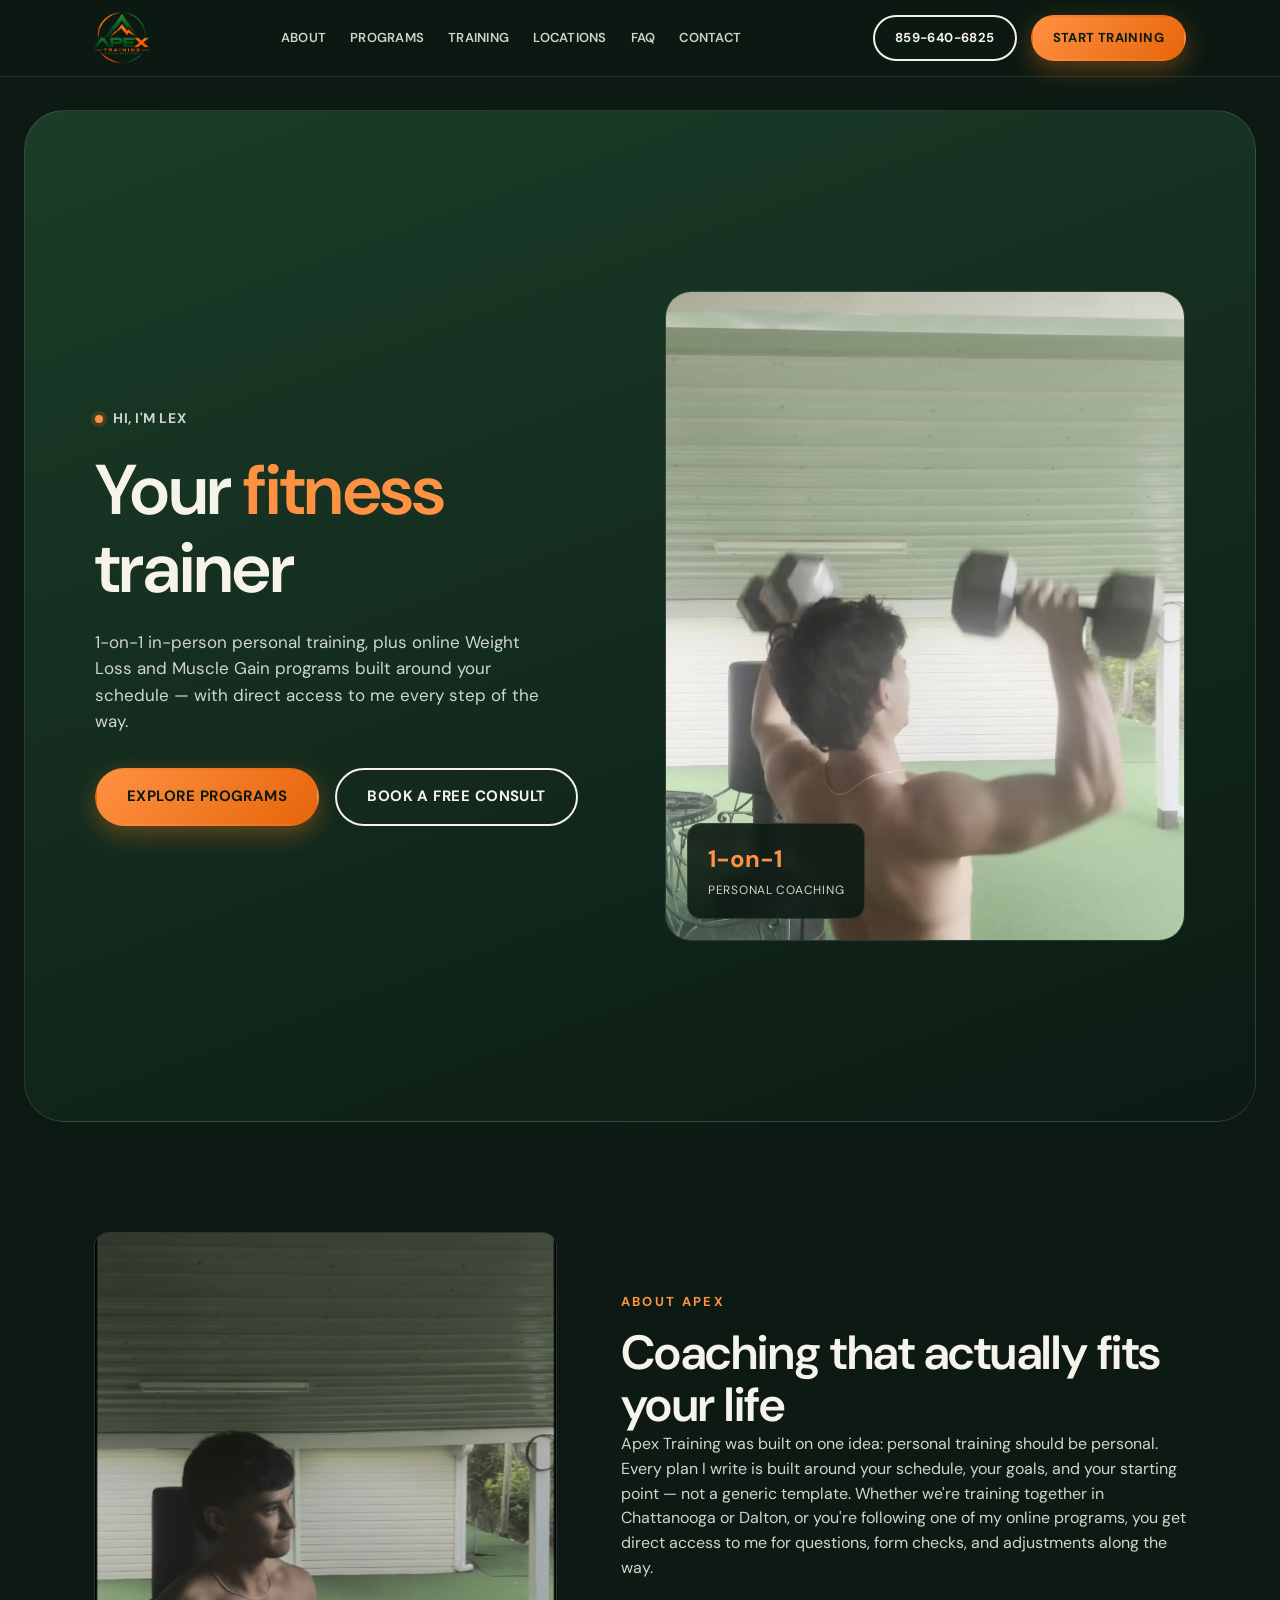
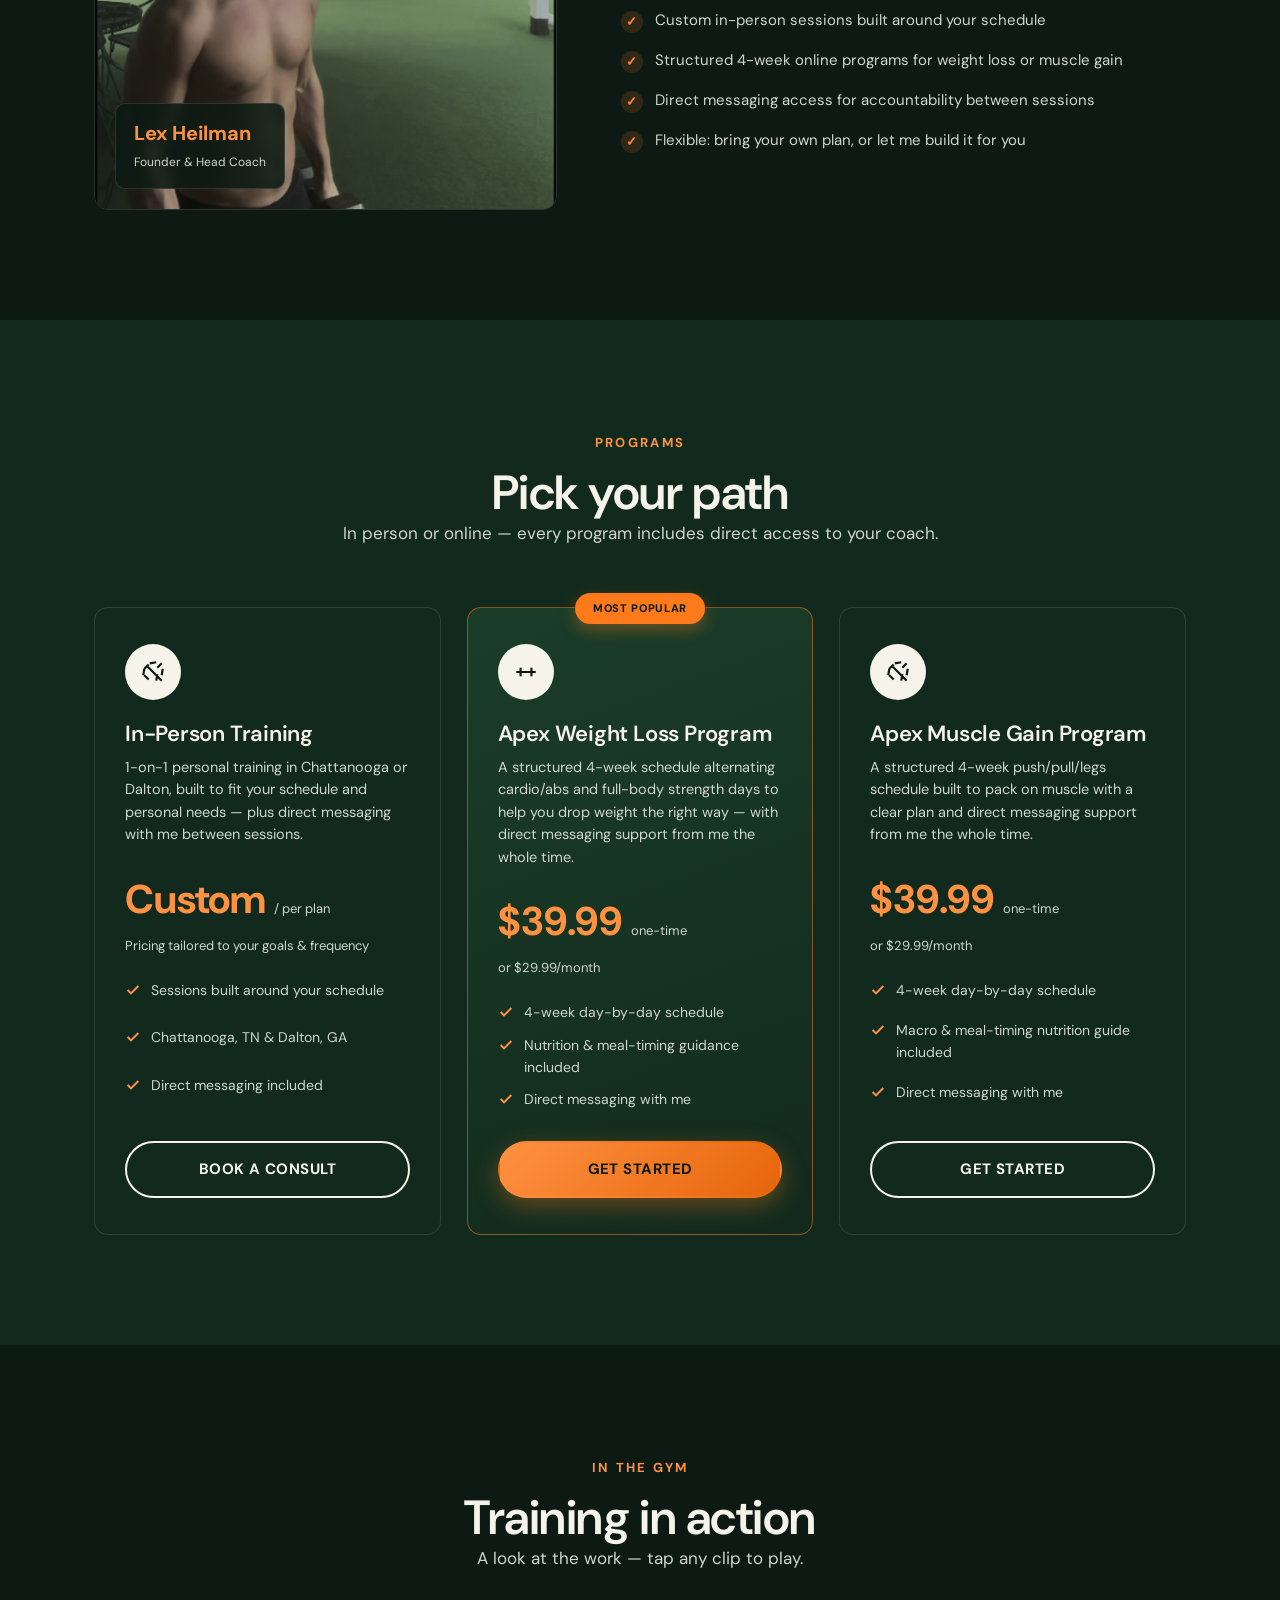
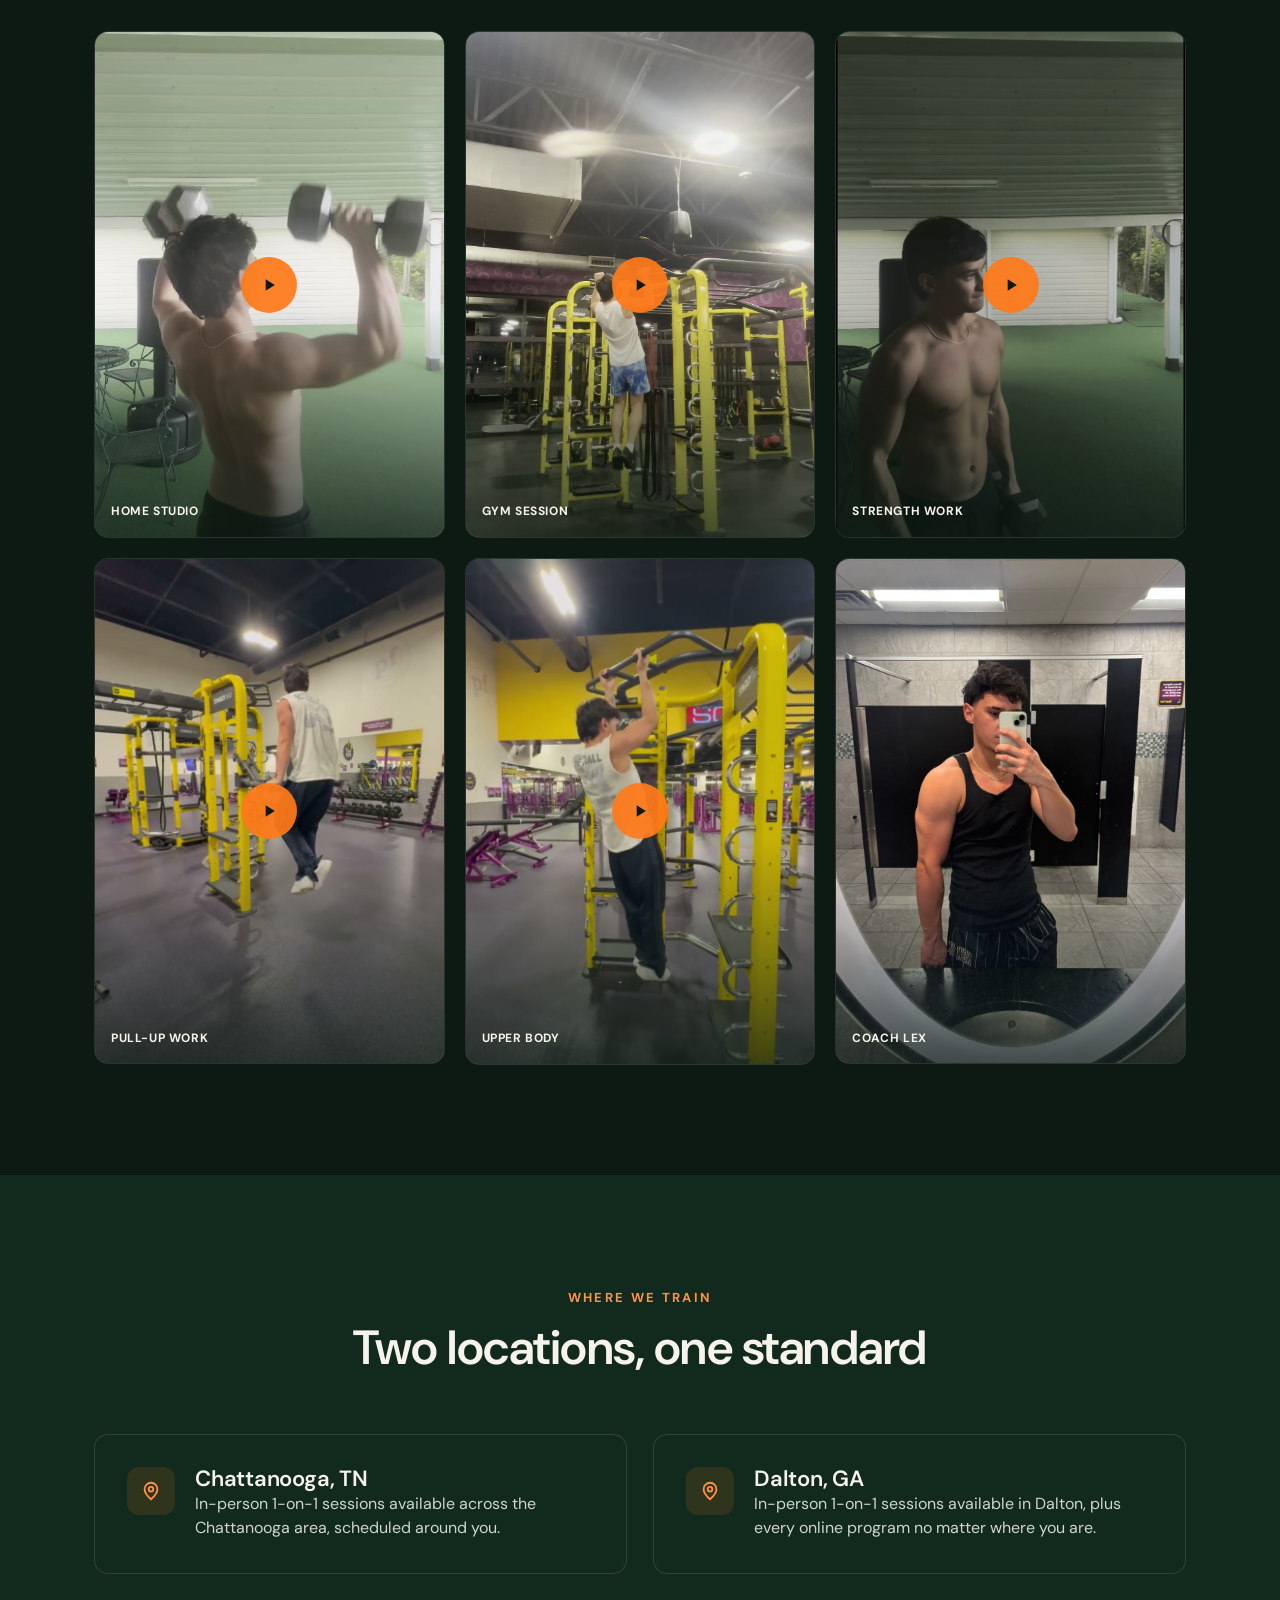
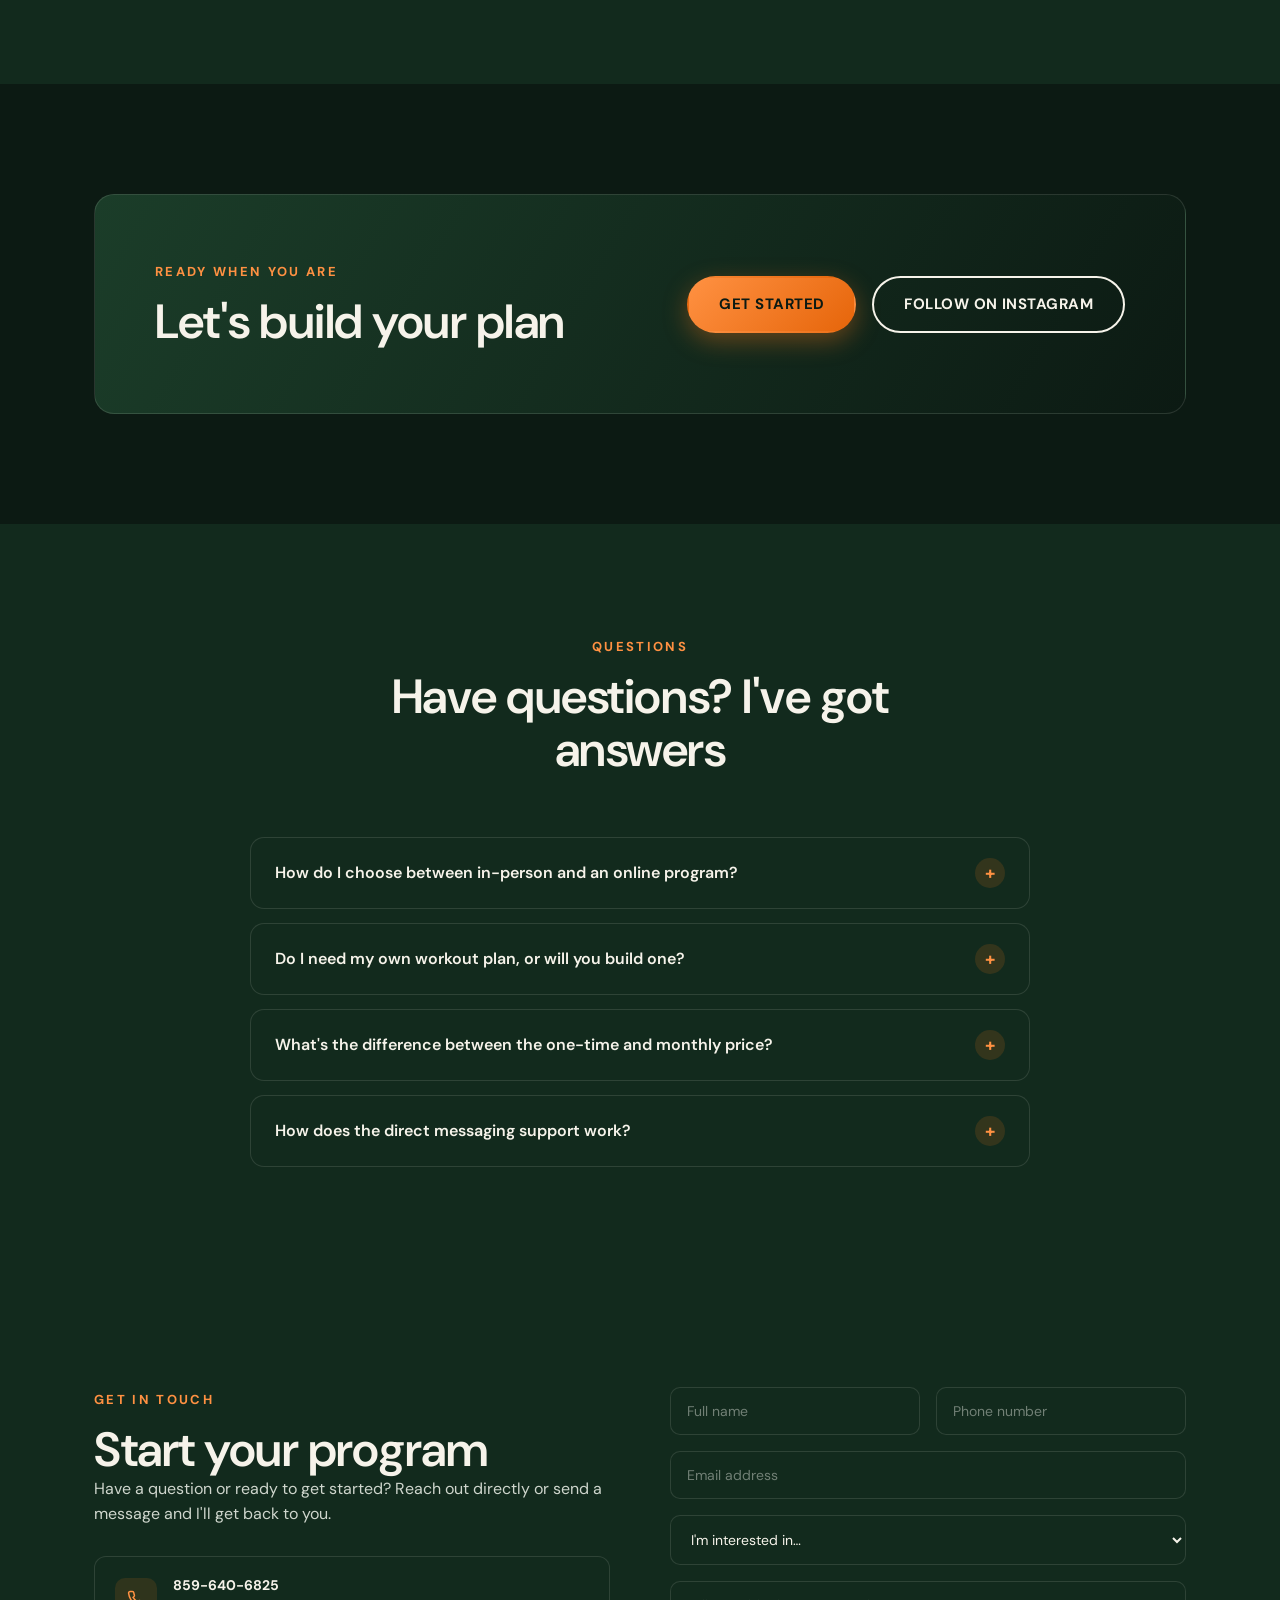
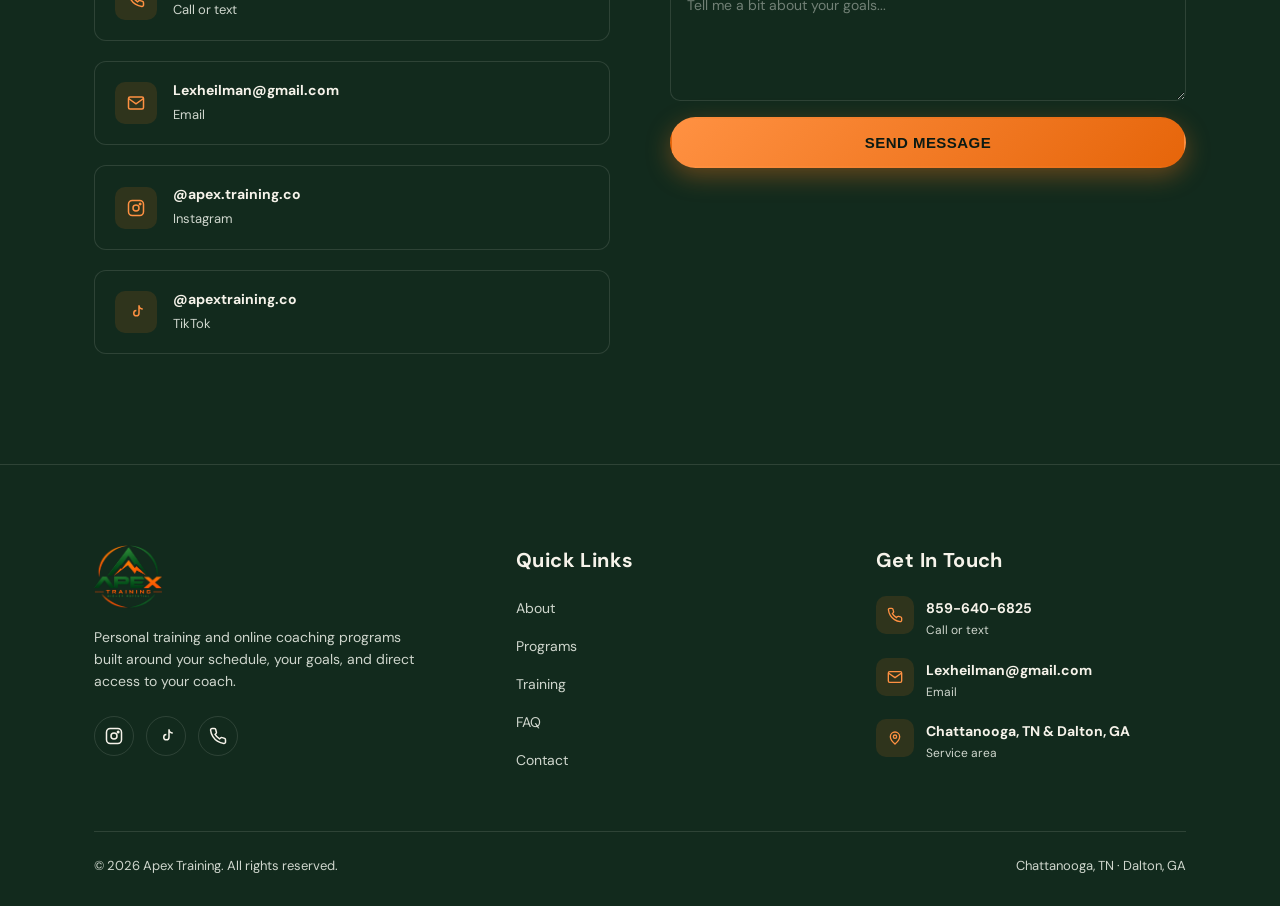
==== commit b29ff2bf: "Revert location back to Chattanooga, TN and Dalton, GA per Lex" ====
--- a/index.html
+++ b/index.html
@@ -3,8 +3,8 @@
 <head>
 <meta charset="UTF-8" />
 <meta name="viewport" content="width=device-width, initial-scale=1.0" />
-<title>Apex Training | Personal Training in Union, Kentucky</title>
-<meta name="description" content="1-on-1 in-person personal training plus online Weight Loss and Muscle Gain programs. Serving Union, Kentucky. Real coaching, real structure, real results." />
+<title>Apex Training | Personal Training in Chattanooga, TN &amp; Dalton, GA</title>
+<meta name="description" content="1-on-1 in-person personal training plus online Weight Loss and Muscle Gain programs. Serving Chattanooga, TN and Dalton, GA. Real coaching, real structure, real results." />
 <link rel="icon" href="data:image/svg+xml,<svg xmlns=%22http://www.w3.org/2000/svg%22 viewBox=%220 0 100 100%22><rect width=%22100%22 height=%22100%22 rx=%2220%22 fill=%22%23122a1d%22/><text x=%2250%22 y=%2266%22 font-size=%2258%22 text-anchor=%22middle%22 fill=%22%23ff7a1a%22 font-family=%22Arial%22 font-weight=%22900%22>A</text></svg>" />
 <link rel="preconnect" href="https://fonts.googleapis.com">
 <link rel="preconnect" href="https://fonts.gstatic.com" crossorigin>
@@ -90,7 +90,7 @@
     <div class="reveal">
       <span class="eyebrow">About Apex</span>
       <h2>Coaching that actually fits your life</h2>
-      <p>Apex Training was built on one idea: personal training should be personal. Every plan I write is built around your schedule, your goals, and your starting point &mdash; not a generic template. Whether we're training together in Union, KY, or you're following one of my online programs, you get direct access to me for questions, form checks, and adjustments along the way.</p>
+      <p>Apex Training was built on one idea: personal training should be personal. Every plan I write is built around your schedule, your goals, and your starting point &mdash; not a generic template. Whether we're training together in Chattanooga or Dalton, or you're following one of my online programs, you get direct access to me for questions, form checks, and adjustments along the way.</p>
       <ul class="about-list">
         <li><span class="dot">&#10003;</span> Custom in-person sessions built around your schedule</li>
         <li><span class="dot">&#10003;</span> Structured 4-week online programs for weight loss or muscle gain</li>
@@ -115,12 +115,12 @@
           <svg width="26" height="26" viewBox="0 0 24 24" fill="none" stroke="currentColor" stroke-width="2"><path d="M6.5 6.5l11 11M4 9l4-4M20 4l-4 4M4 15l4 4M20 20l-4-4M9 4l6-1M4 9l-1 6M15 20l1-6M20 15l1-6"/></svg>
         </div>
         <h3>In-Person Training</h3>
-        <p class="desc">1-on-1 personal training in Union, KY, built to fit your schedule and personal needs &mdash; plus direct messaging with me between sessions.</p>
+        <p class="desc">1-on-1 personal training in Chattanooga or Dalton, built to fit your schedule and personal needs &mdash; plus direct messaging with me between sessions.</p>
         <div class="price-row"><span class="amount">Custom</span><span class="period">/ per plan</span></div>
         <div class="price-alt">Pricing tailored to your goals &amp; frequency</div>
         <ul class="card-features">
           <li><svg width="16" height="16" viewBox="0 0 24 24" fill="none" stroke="currentColor" stroke-width="3"><path d="M20 6L9 17l-5-5"/></svg> Sessions built around your schedule</li>
-          <li><svg width="16" height="16" viewBox="0 0 24 24" fill="none" stroke="currentColor" stroke-width="3"><path d="M20 6L9 17l-5-5"/></svg> Union, Kentucky</li>
+          <li><svg width="16" height="16" viewBox="0 0 24 24" fill="none" stroke="currentColor" stroke-width="3"><path d="M20 6L9 17l-5-5"/></svg> Chattanooga, TN &amp; Dalton, GA</li>
           <li><svg width="16" height="16" viewBox="0 0 24 24" fill="none" stroke="currentColor" stroke-width="3"><path d="M20 6L9 17l-5-5"/></svg> Direct messaging included</li>
         </ul>
         <a href="#contact" class="btn btn-outline btn-block">Book a Consult</a>
@@ -227,7 +227,7 @@
   <div class="container">
     <div class="section-head center reveal">
       <span class="eyebrow">Where We Train</span>
-      <h2>In-person or anywhere online</h2>
+      <h2>Two locations, one standard</h2>
     </div>
     <div class="loc-grid">
       <div class="loc-card reveal">
@@ -235,17 +235,17 @@
           <svg width="22" height="22" viewBox="0 0 24 24" fill="none" stroke="currentColor" stroke-width="2"><path d="M12 21s-7-6.2-7-11a7 7 0 0 1 14 0c0 4.8-7 11-7 11z"/><circle cx="12" cy="10" r="2.5"/></svg>
         </div>
         <div>
-          <h3>Union, Kentucky</h3>
-          <p>In-person 1-on-1 sessions available across the Union area, scheduled around you.</p>
+          <h3>Chattanooga, TN</h3>
+          <p>In-person 1-on-1 sessions available across the Chattanooga area, scheduled around you.</p>
         </div>
       </div>
       <div class="loc-card reveal">
         <div class="loc-icon">
-          <svg width="22" height="22" viewBox="0 0 24 24" fill="none" stroke="currentColor" stroke-width="2"><path d="M2 12h20M12 2a15 15 0 0 1 0 20M12 2a15 15 0 0 0 0 20"/><circle cx="12" cy="12" r="10"/></svg>
+          <svg width="22" height="22" viewBox="0 0 24 24" fill="none" stroke="currentColor" stroke-width="2"><path d="M12 21s-7-6.2-7-11a7 7 0 0 1 14 0c0 4.8-7 11-7 11z"/><circle cx="12" cy="10" r="2.5"/></svg>
         </div>
         <div>
-          <h3>Online, Anywhere</h3>
-          <p>Not local? The Weight Loss and Muscle Gain programs work from anywhere, with direct messaging support.</p>
+          <h3>Dalton, GA</h3>
+          <p>In-person 1-on-1 sessions available in Dalton, plus every online program no matter where you are.</p>
         </div>
       </div>
     </div>
@@ -279,7 +279,7 @@
           <span>How do I choose between in-person and an online program?</span>
           <span class="faq-icon">+</span>
         </button>
-        <div class="faq-a"><p>If you're in the Union, KY area and want hands-on coaching, in-person training is the move. If you want a structured plan you can follow anywhere, one of the online programs works just as well &mdash; both come with direct access to me.</p></div>
+        <div class="faq-a"><p>If you're in Chattanooga or Dalton and want hands-on coaching, in-person training is the move. If you want a structured plan you can follow anywhere, one of the online programs works just as well &mdash; both come with direct access to me.</p></div>
       </div>
       <div class="faq-item reveal">
         <button class="faq-q">
@@ -394,13 +394,13 @@
         </div>
         <div class="footer-contact-item">
           <span class="c-icon"><svg width="16" height="16" viewBox="0 0 24 24" fill="none" stroke="currentColor" stroke-width="2"><path d="M12 21s-7-6.2-7-11a7 7 0 0 1 14 0c0 4.8-7 11-7 11z"/><circle cx="12" cy="10" r="2.5"/></svg></span>
-          <div><strong>Union, Kentucky</strong><span>Service area</span></div>
+          <div><strong>Chattanooga, TN &amp; Dalton, GA</strong><span>Service area</span></div>
         </div>
       </div>
     </div>
     <div class="footer-bottom">
       <span>&copy; <span id="year"></span> Apex Training. All rights reserved.</span>
-      <span>Union, Kentucky</span>
+      <span>Chattanooga, TN &middot; Dalton, GA</span>
     </div>
   </div>
 </footer>
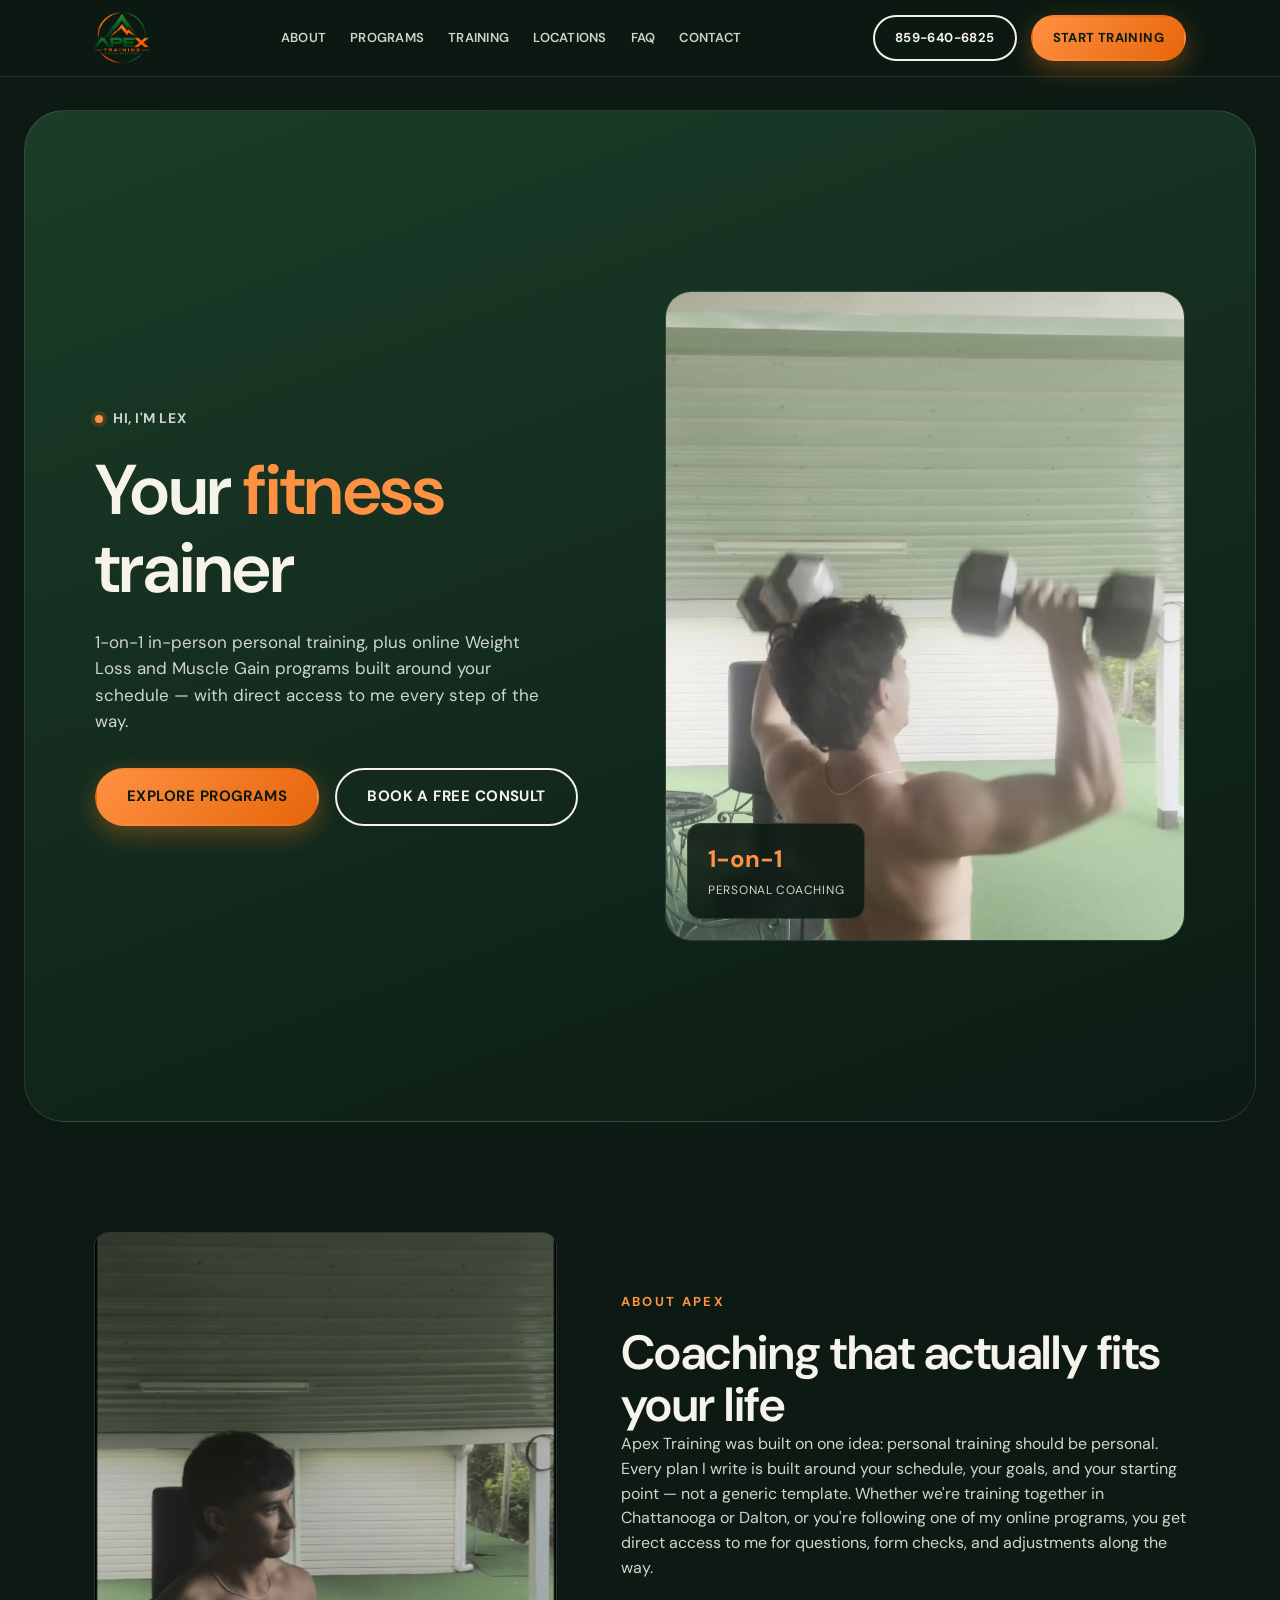
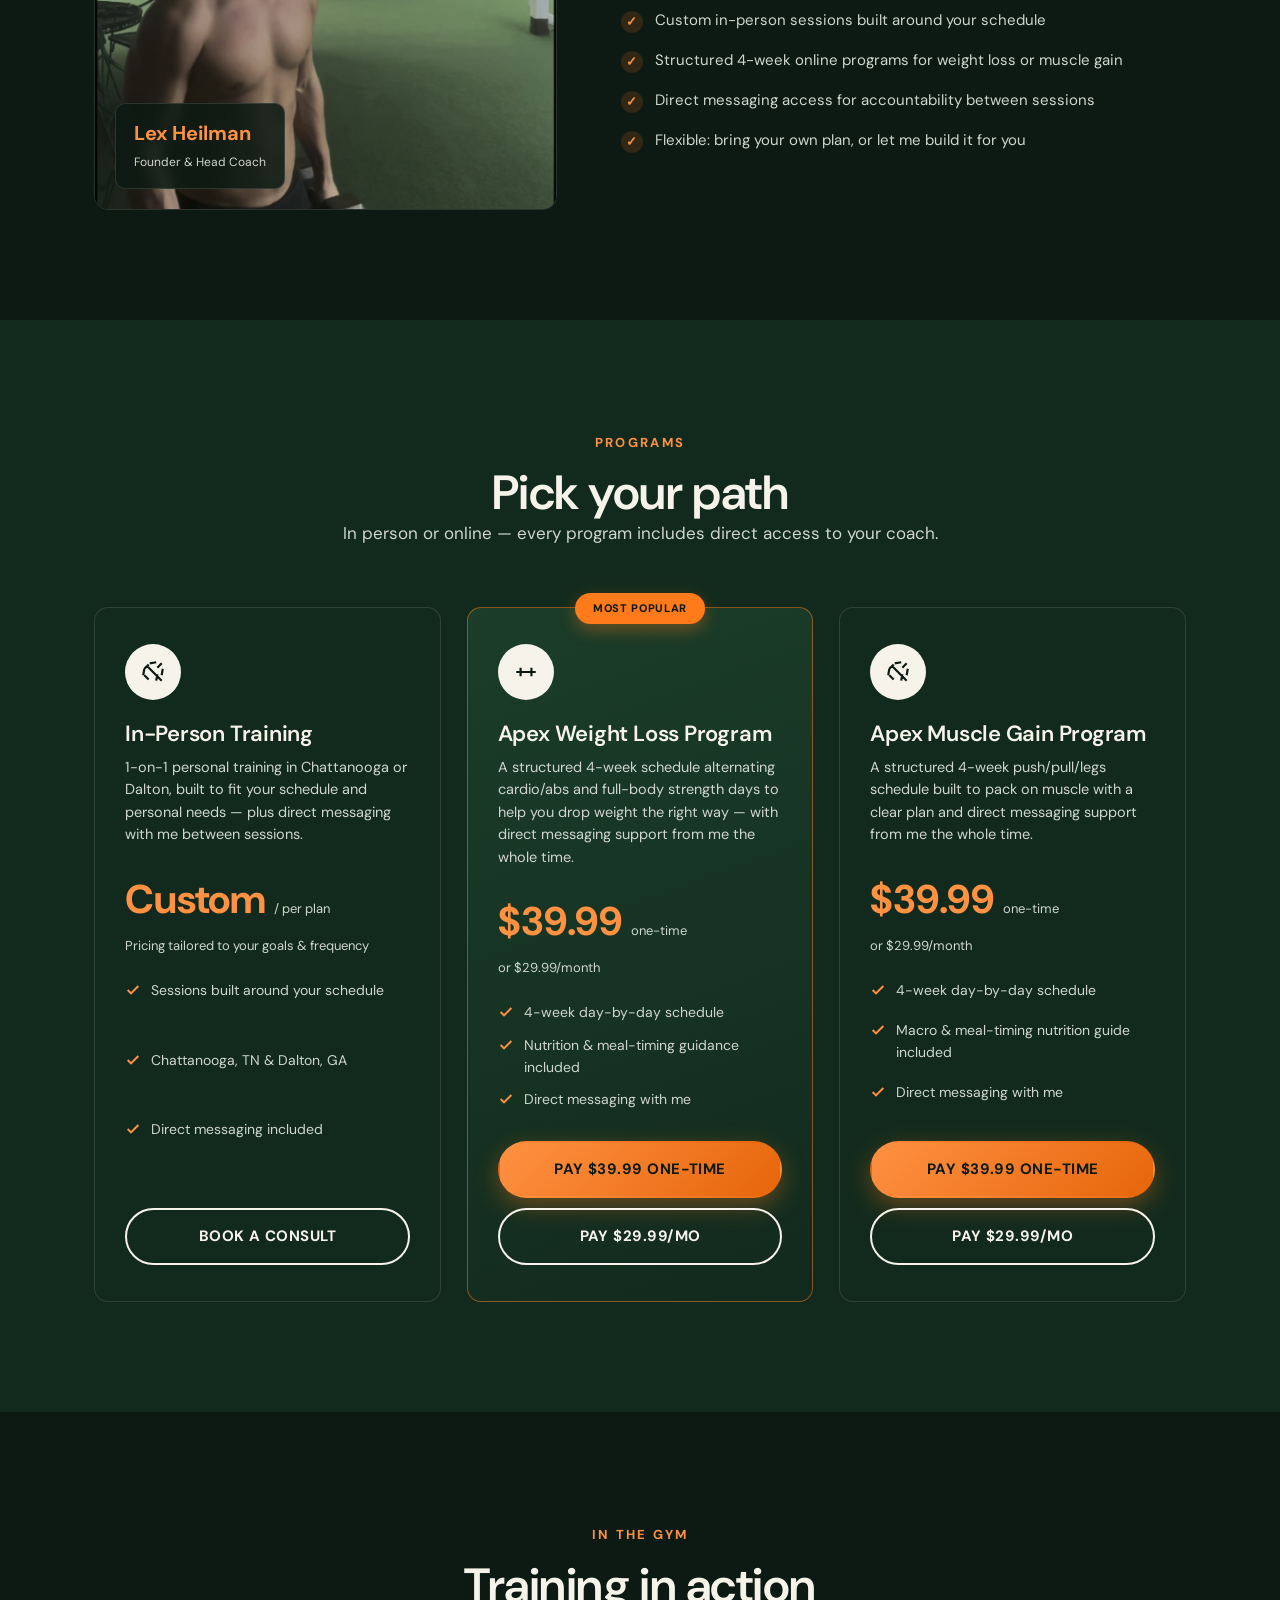
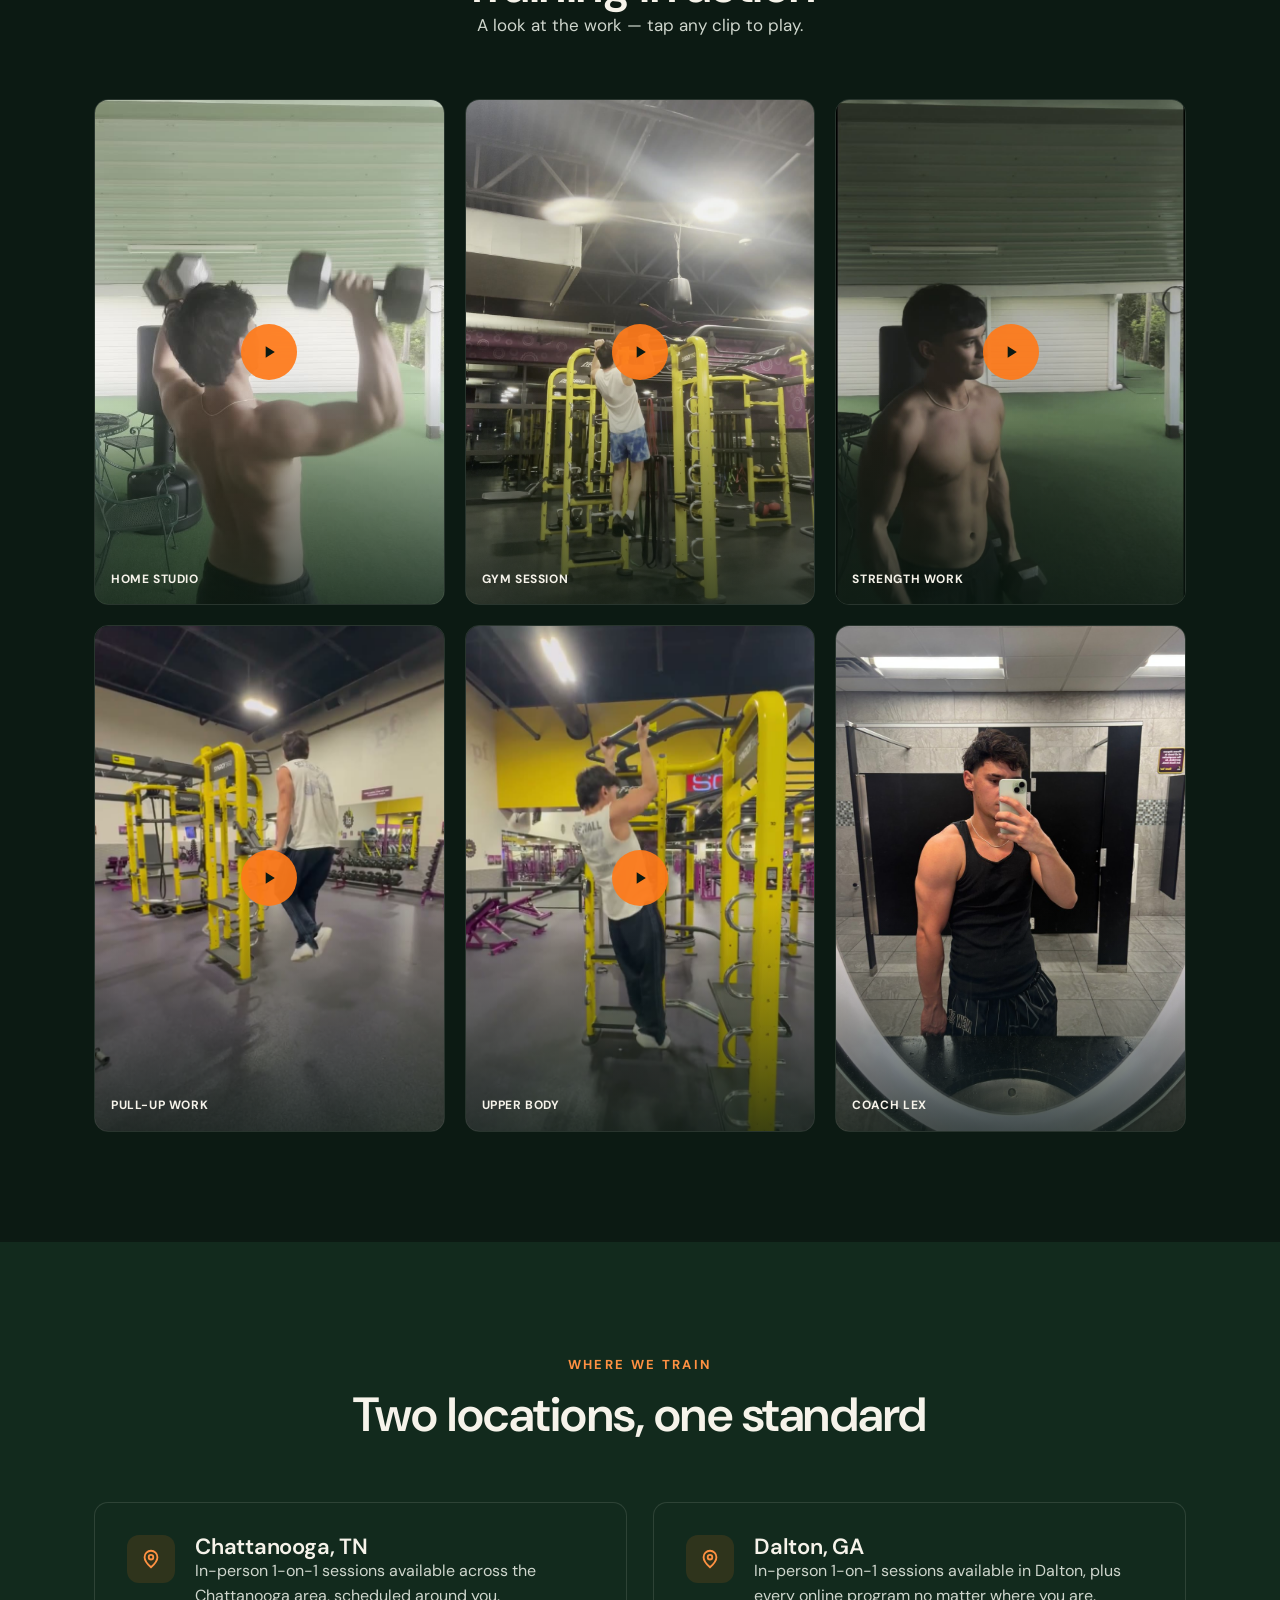
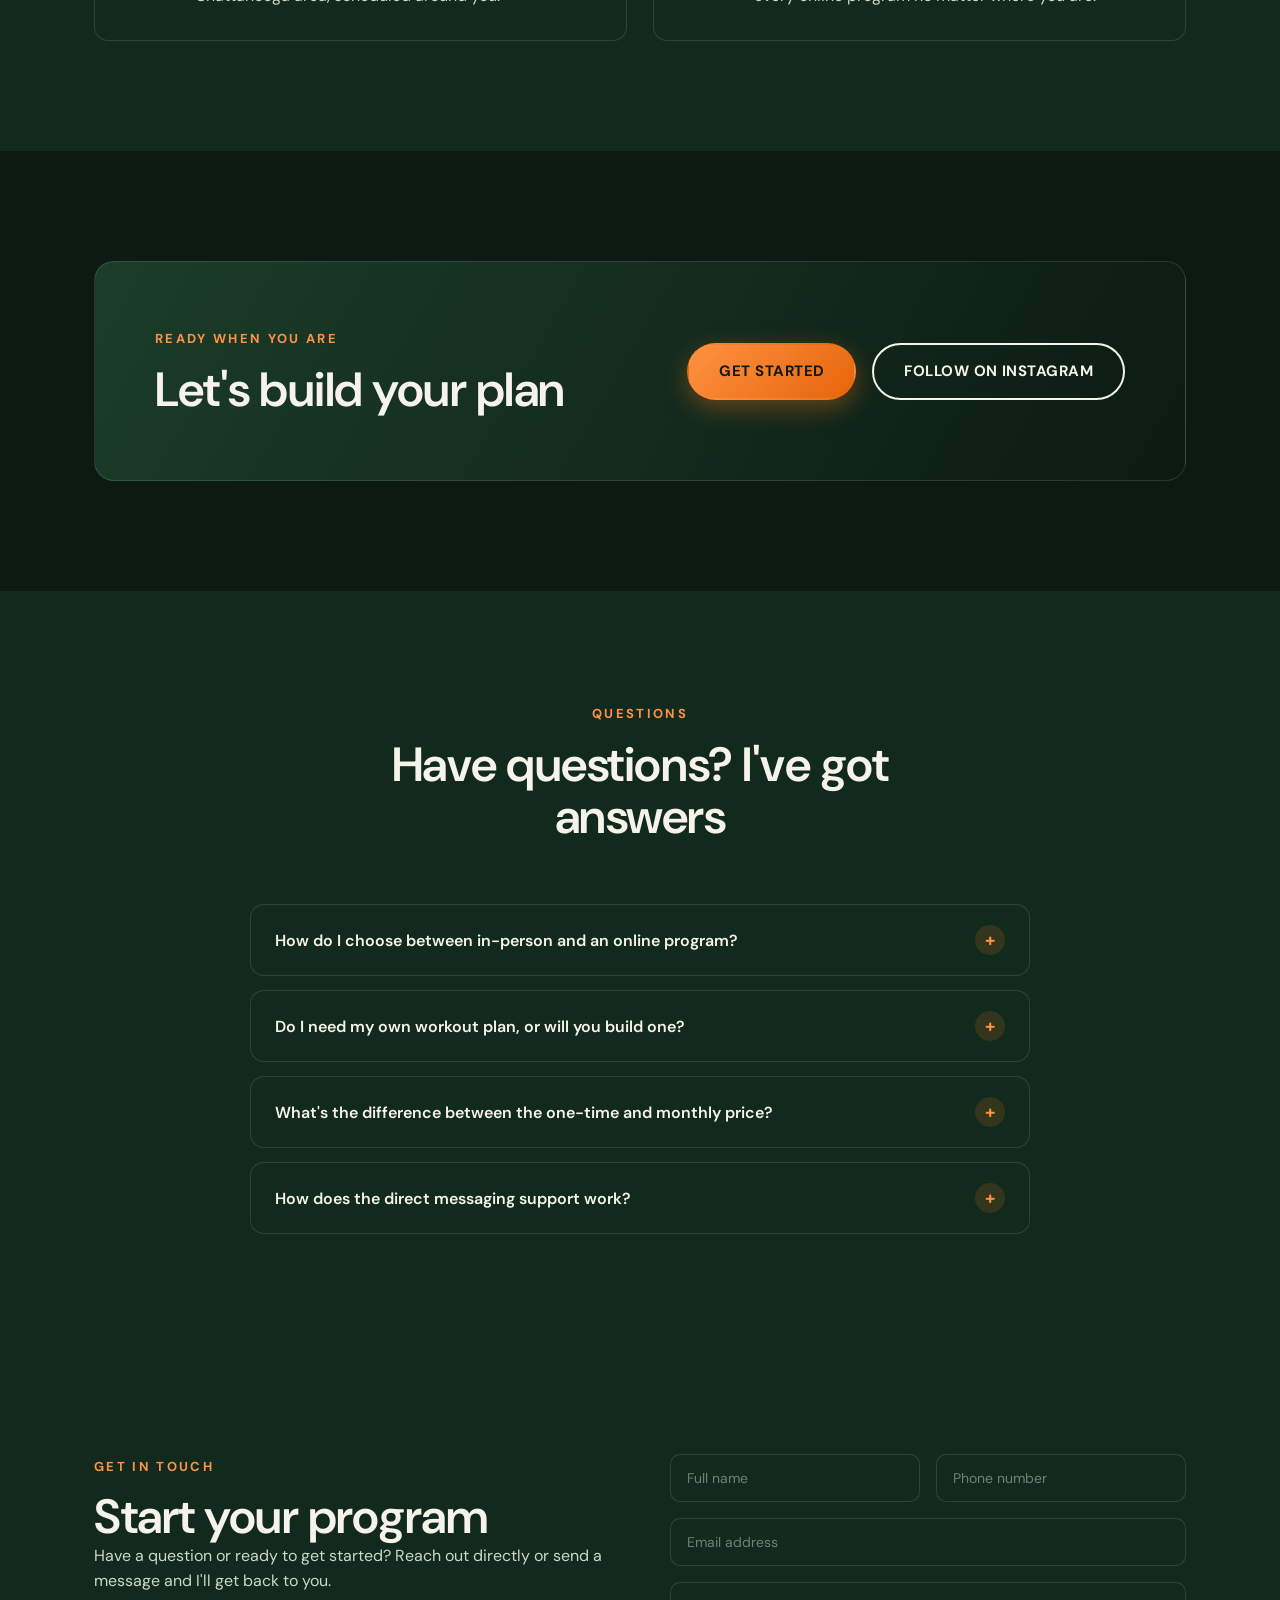
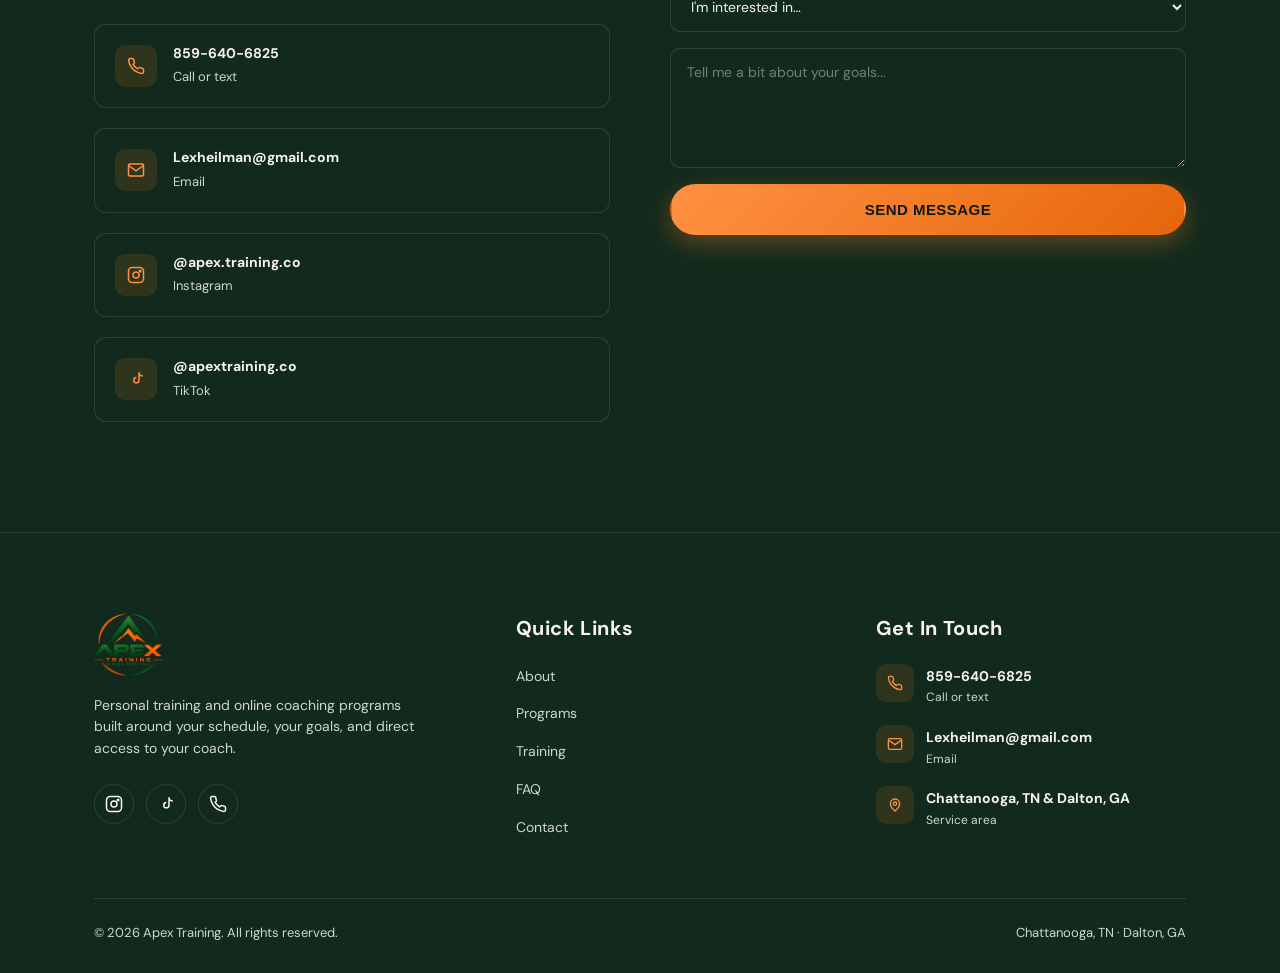
==== commit bc358747: "Add Stripe payment links and post-payment download pages for both programs" ====
--- a/index.html
+++ b/index.html
@@ -139,7 +139,10 @@
           <li><svg width="16" height="16" viewBox="0 0 24 24" fill="none" stroke="currentColor" stroke-width="3"><path d="M20 6L9 17l-5-5"/></svg> Nutrition &amp; meal-timing guidance included</li>
           <li><svg width="16" height="16" viewBox="0 0 24 24" fill="none" stroke="currentColor" stroke-width="3"><path d="M20 6L9 17l-5-5"/></svg> Direct messaging with me</li>
         </ul>
-        <a href="#contact" class="btn btn-primary btn-block">Get Started</a>
+        <div class="buy-row">
+          <a href="https://buy.stripe.com/test_bJecMY9126sY8Un03W4F200" class="btn btn-primary btn-block" target="_blank" rel="noopener">Pay $39.99 One-Time</a>
+          <a href="https://buy.stripe.com/test_9B600ca566sY6Mf6sk4F201" class="btn btn-outline btn-block" target="_blank" rel="noopener">Pay $29.99/mo</a>
+        </div>
       </div>
 
       <div class="card reveal">
@@ -155,7 +158,10 @@
           <li><svg width="16" height="16" viewBox="0 0 24 24" fill="none" stroke="currentColor" stroke-width="3"><path d="M20 6L9 17l-5-5"/></svg> Macro &amp; meal-timing nutrition guide included</li>
           <li><svg width="16" height="16" viewBox="0 0 24 24" fill="none" stroke="currentColor" stroke-width="3"><path d="M20 6L9 17l-5-5"/></svg> Direct messaging with me</li>
         </ul>
-        <a href="#contact" class="btn btn-outline btn-block">Get Started</a>
+        <div class="buy-row">
+          <a href="https://buy.stripe.com/test_14A5kw6SUdVq2vZ5og4F202" class="btn btn-primary btn-block" target="_blank" rel="noopener">Pay $39.99 One-Time</a>
+          <a href="https://buy.stripe.com/test_4gMeV6a569FagmPbME4F203" class="btn btn-outline btn-block" target="_blank" rel="noopener">Pay $29.99/mo</a>
+        </div>
       </div>
 
     </div>
--- a/css/styles.css
+++ b/css/styles.css
@@ -368,6 +368,8 @@
 .card-features li { font-size: 14px; color: var(--cream-dim); display: flex; gap: 10px; align-items: flex-start; }
 .card-features li svg { flex-shrink: 0; margin-top: 2px; color: var(--orange-400); }
 
+.buy-row { display: grid; gap: 10px; }
+
 /* ===== Gallery ===== */
 .gallery-grid {
   display: grid;
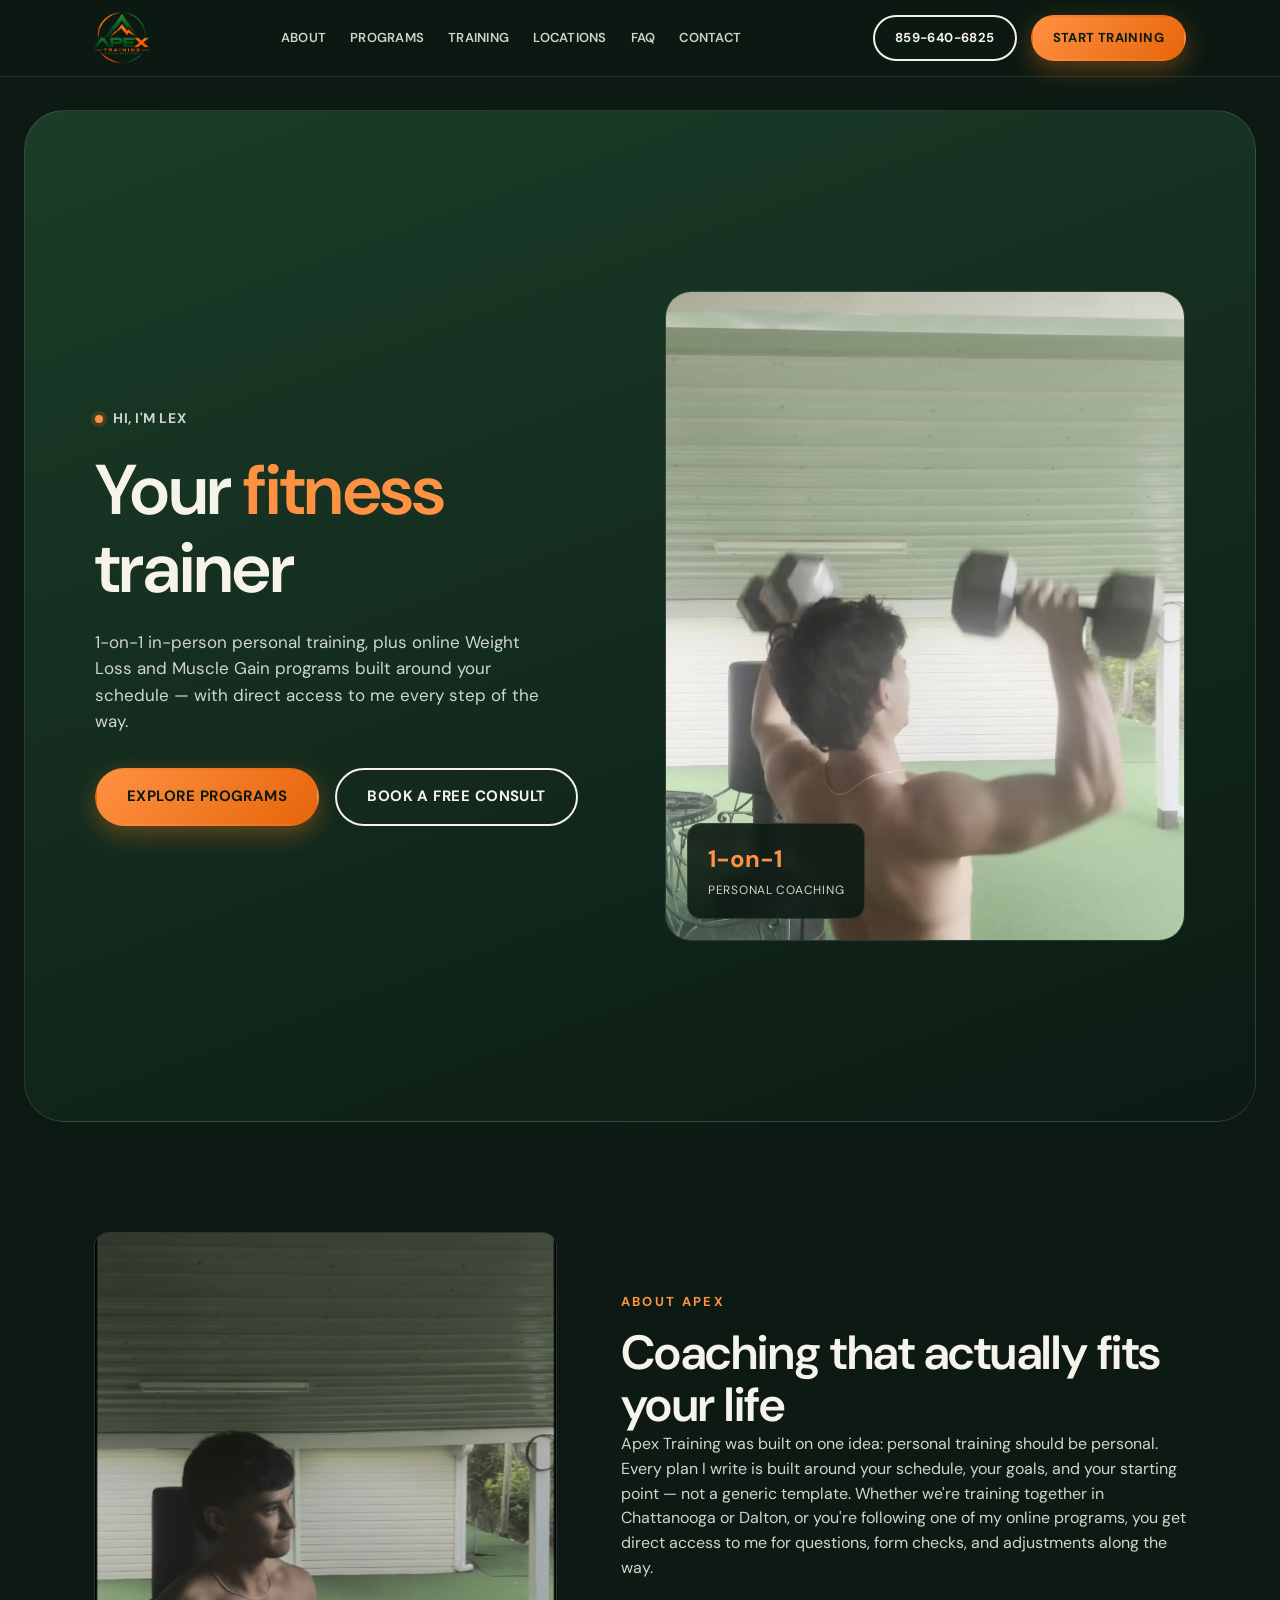
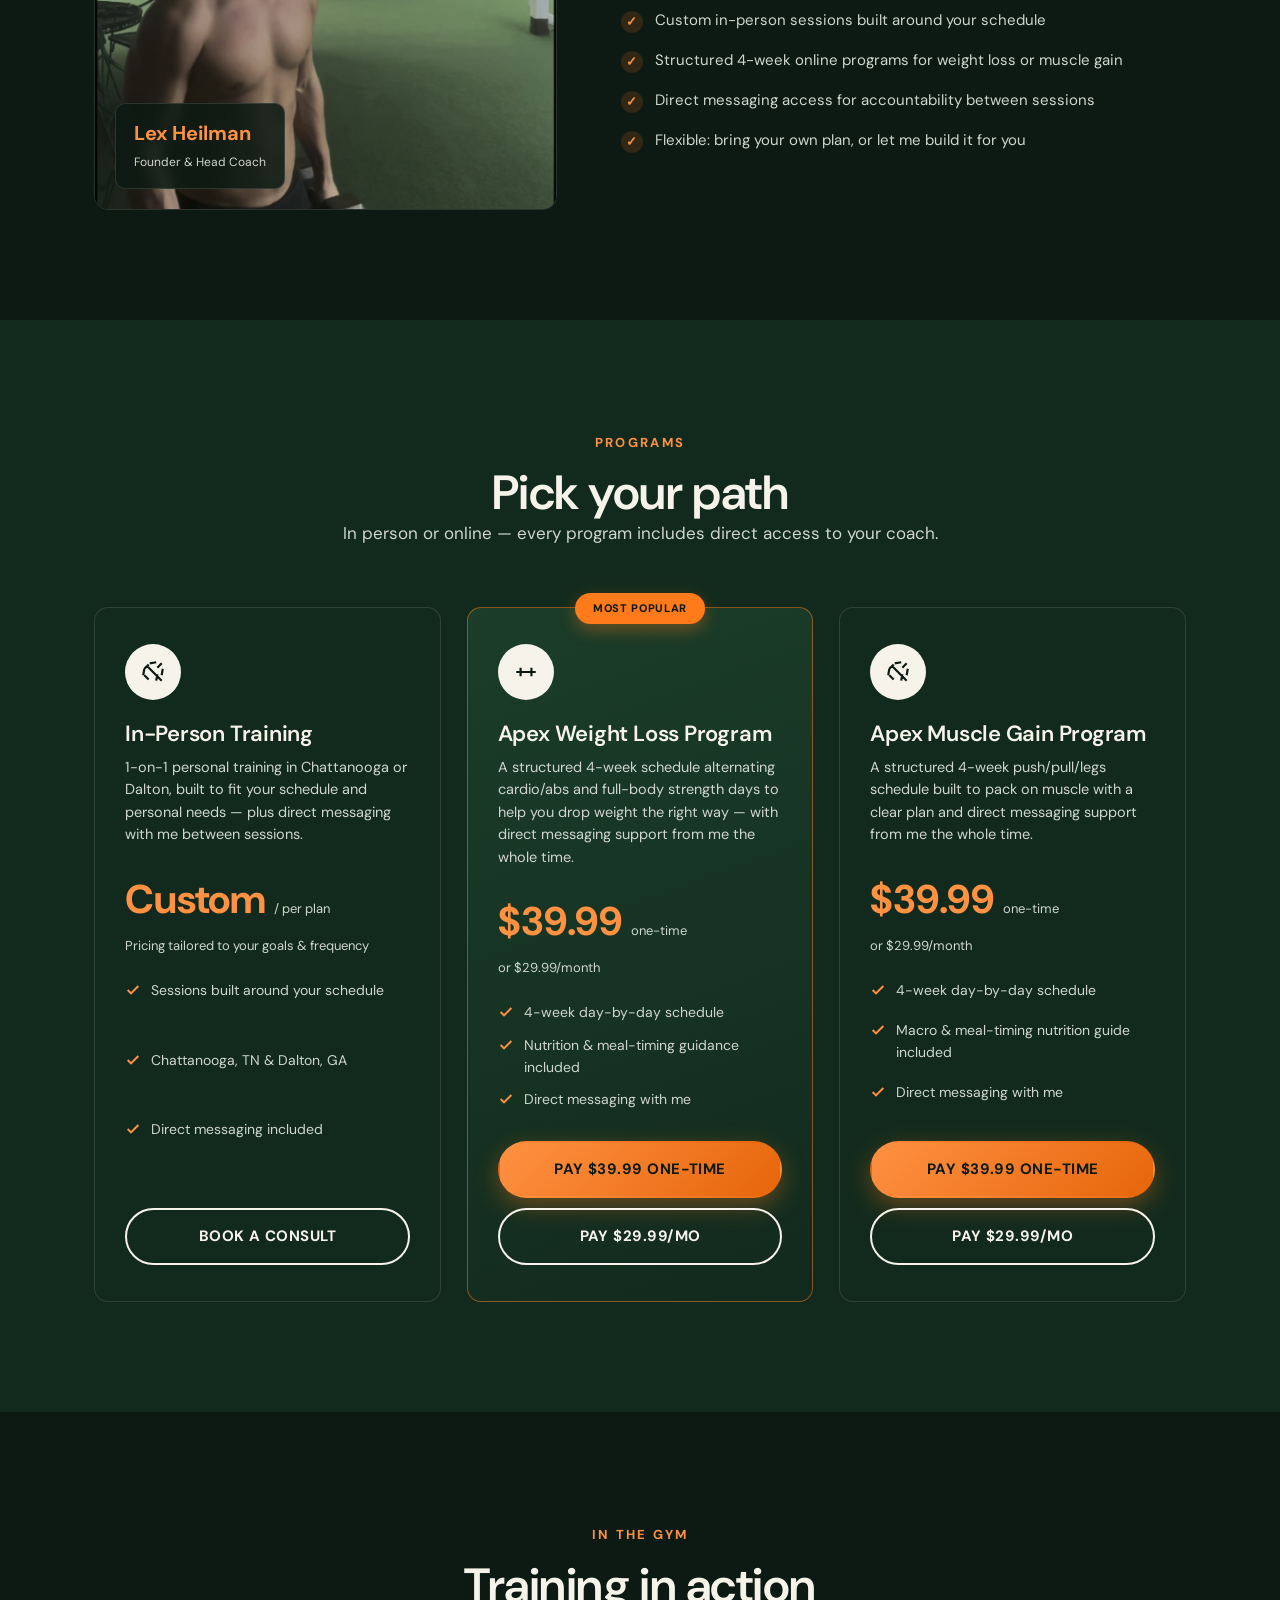
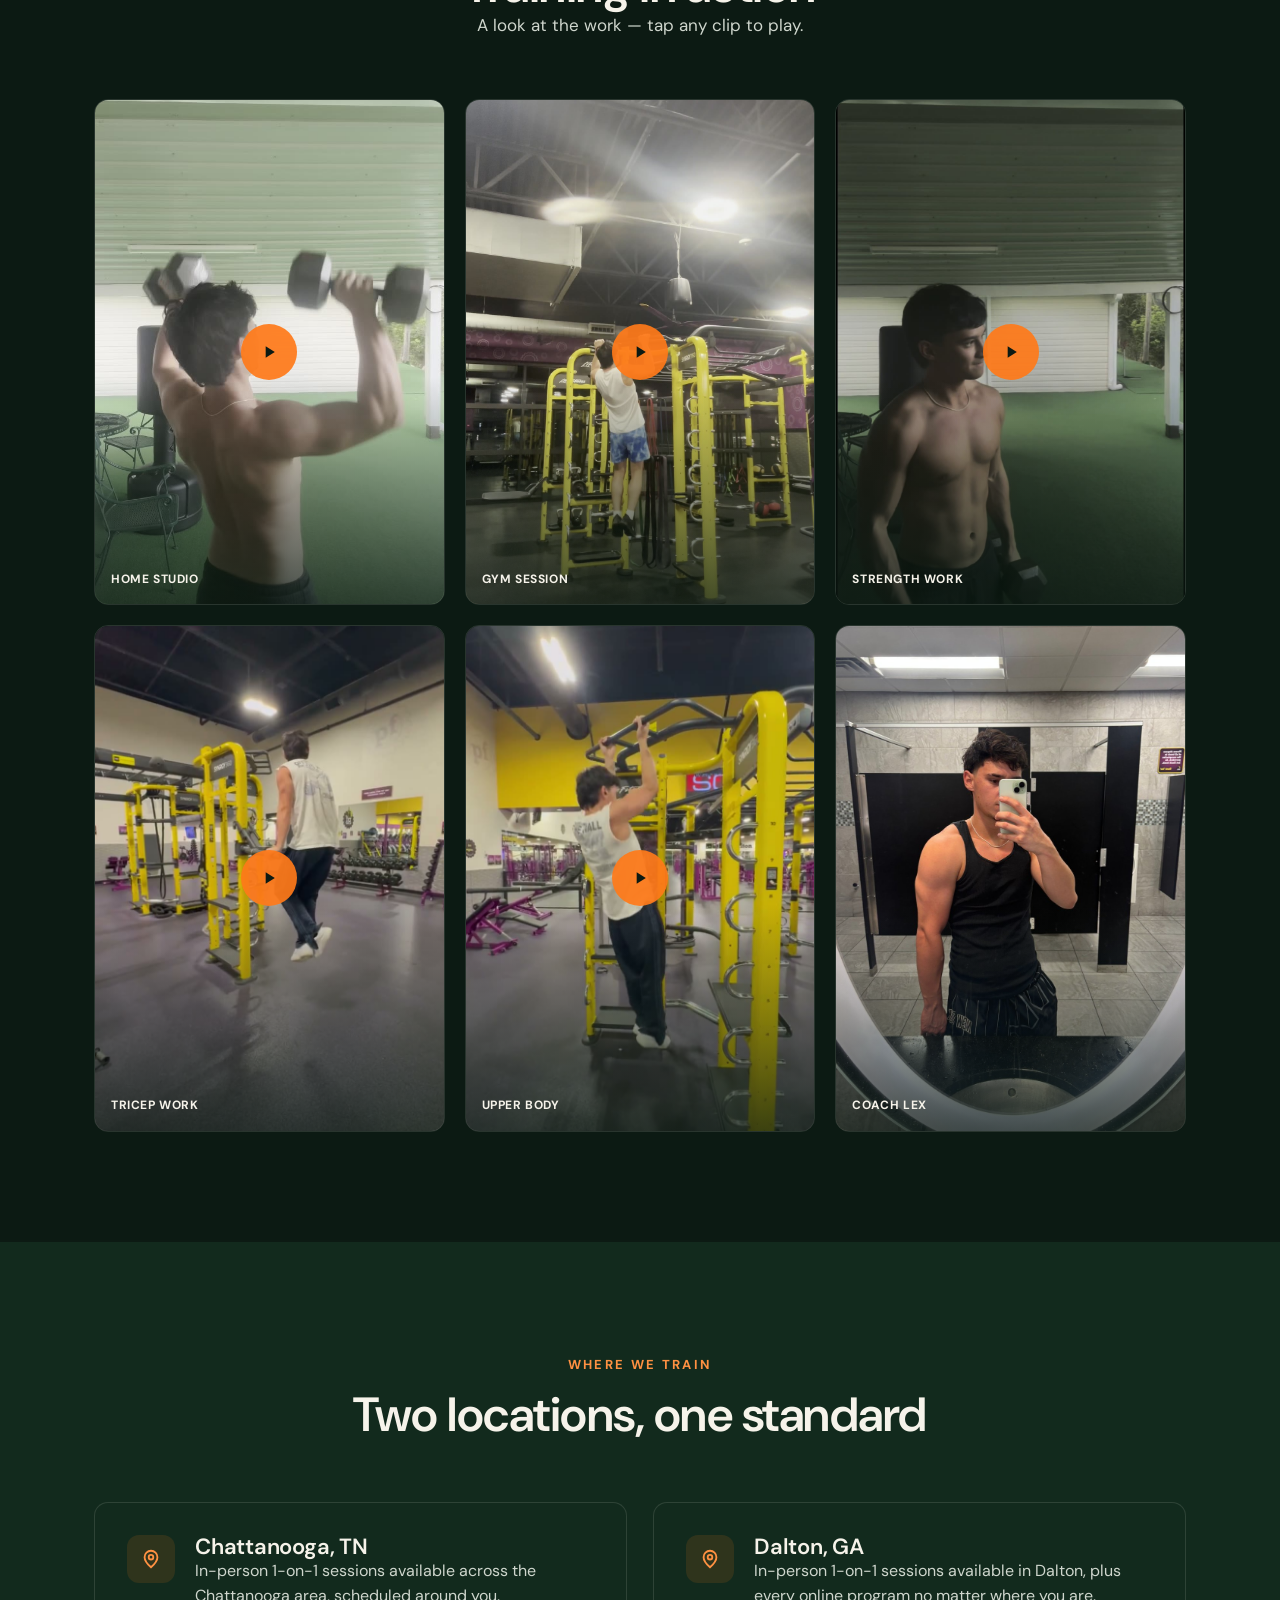
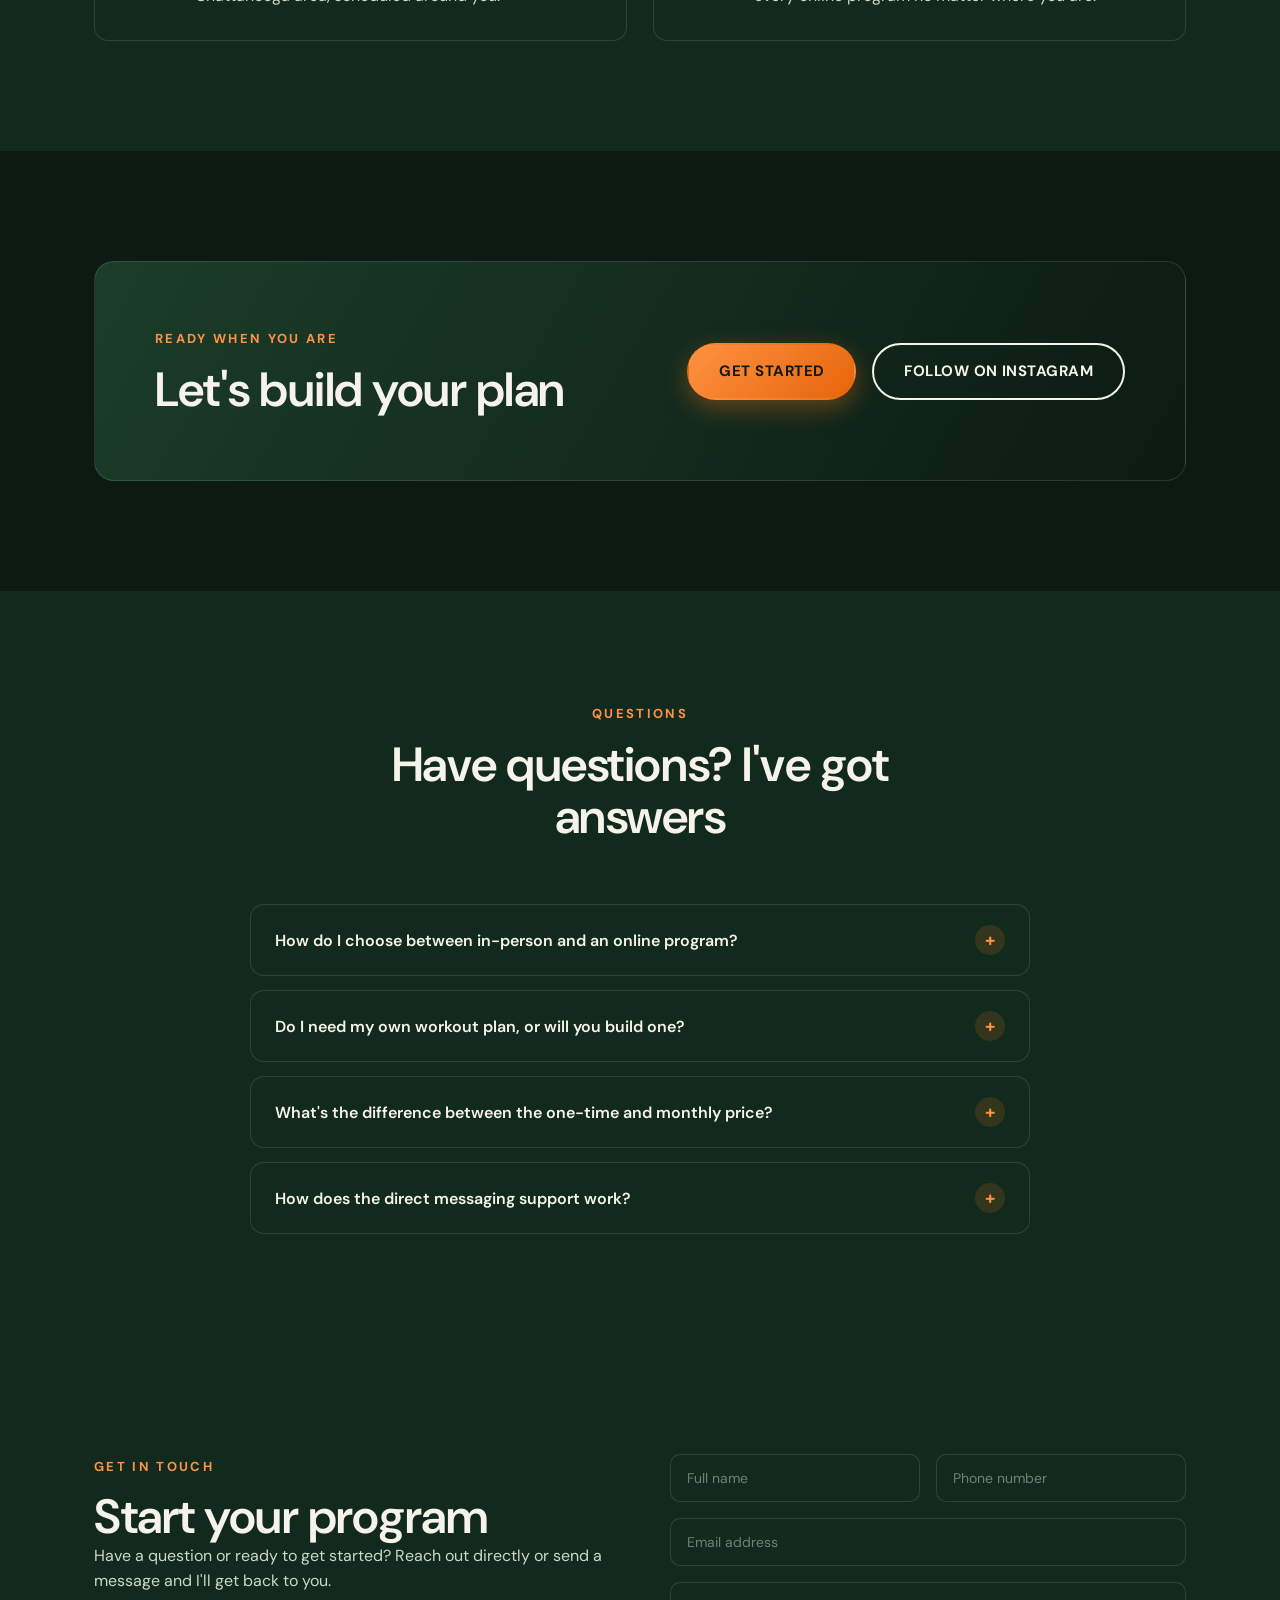
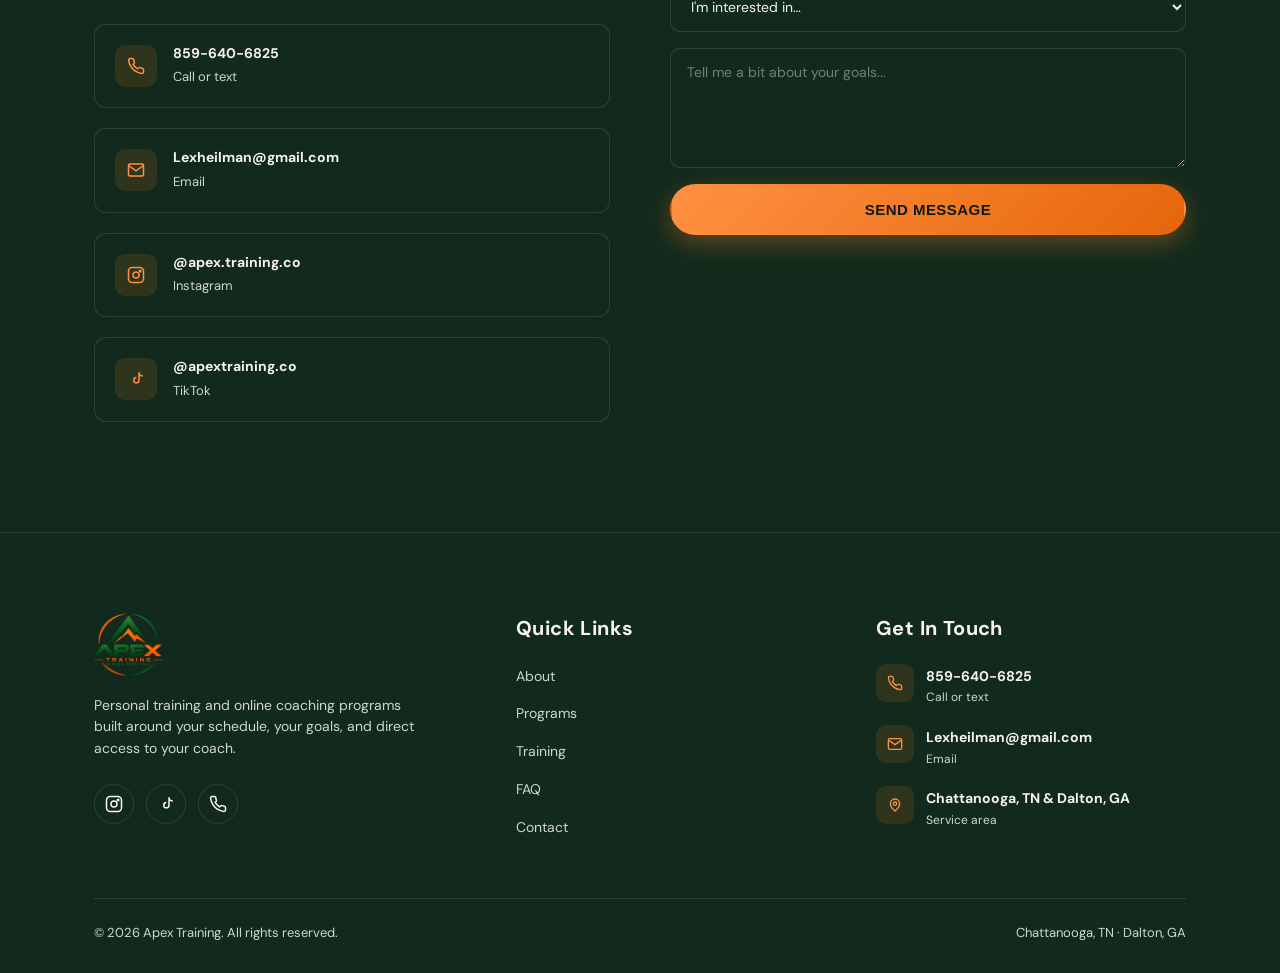
==== commit 01219d7e: "Rename Pull-Up Work gallery tag to Tricep Work Co-Authored-By: Claude Sonnet 5.5 <noreply@anthropic." ====
--- a/index.html
+++ b/index.html
@@ -210,7 +210,7 @@
         <span class="gallery-play">
           <svg width="20" height="20" viewBox="0 0 24 24" fill="currentColor"><path d="M8 5v14l11-7z"/></svg>
         </span>
-        <span class="gallery-tag">Pull-Up Work</span>
+        <span class="gallery-tag">Tricep Work</span>
       </div>
       <div class="gallery-item reveal" data-video>
         <video muted loop playsinline poster="assets/img/pullup2-poster.jpg">
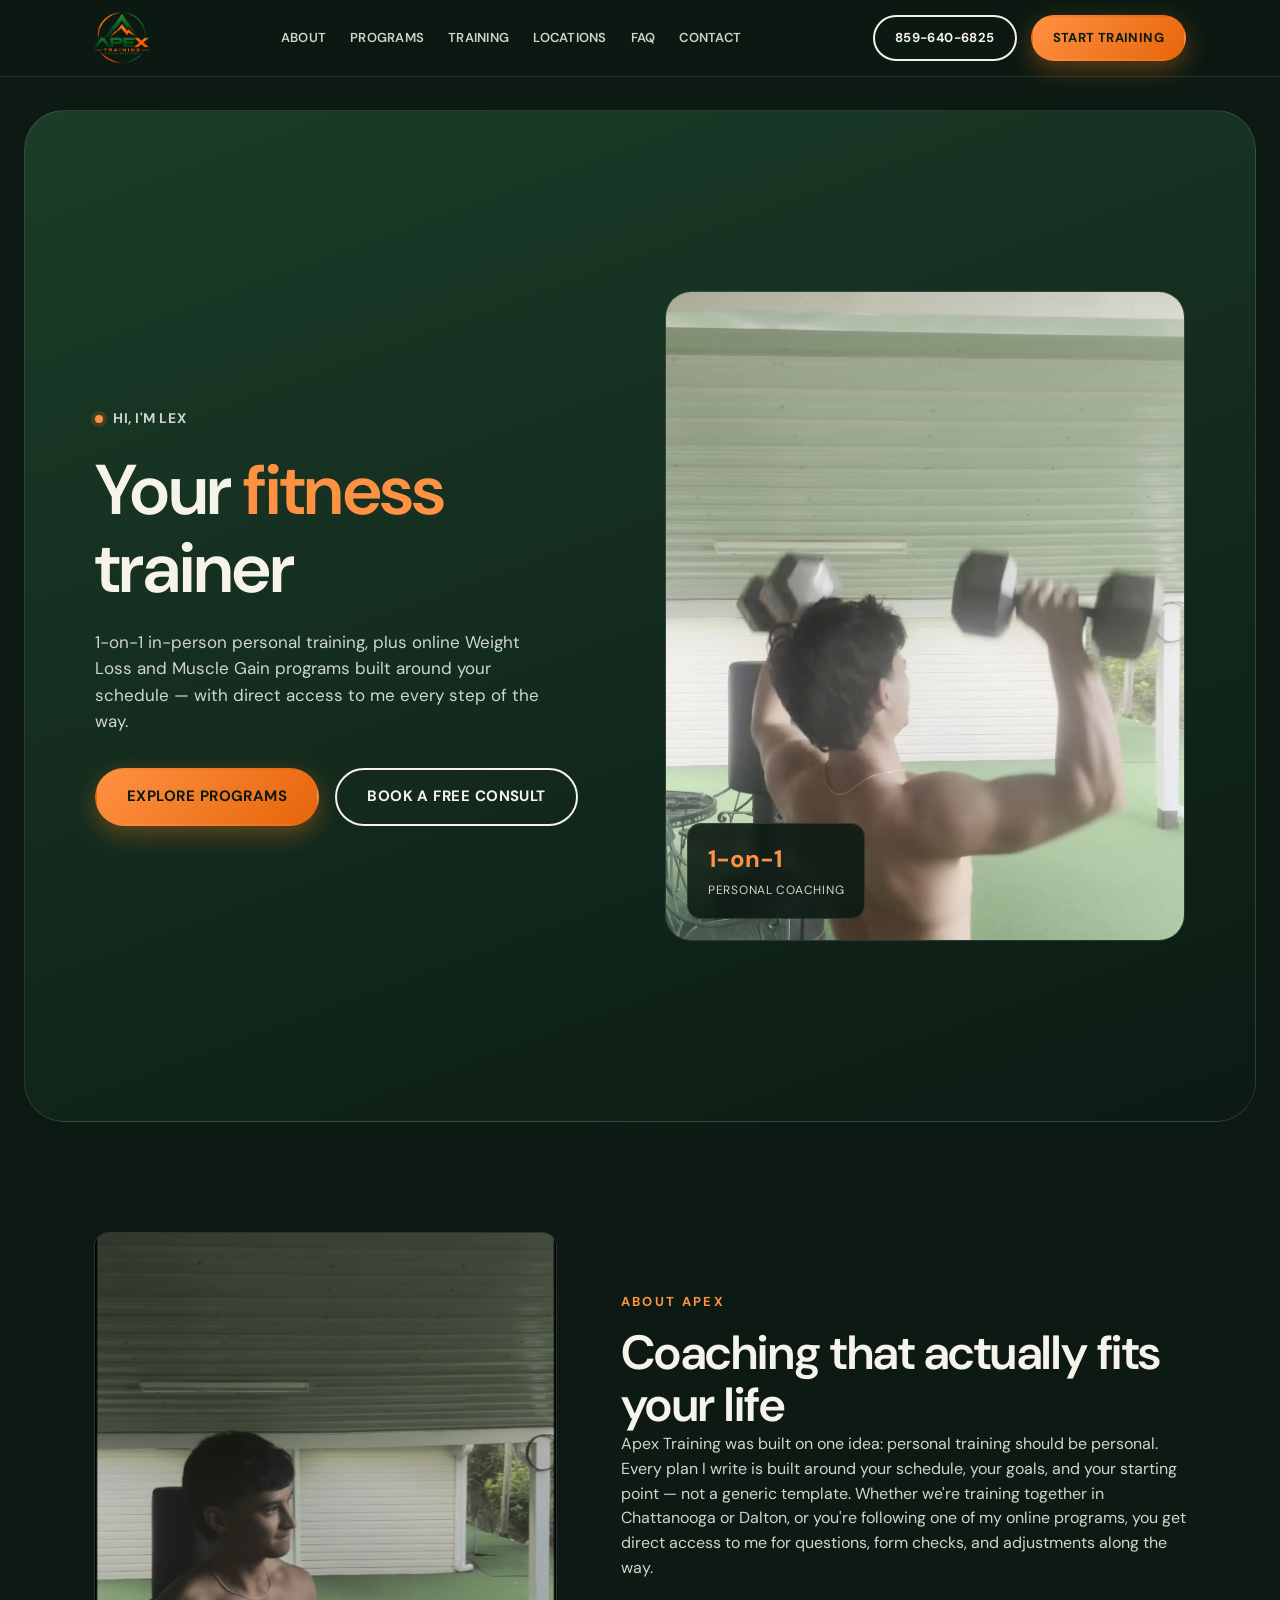
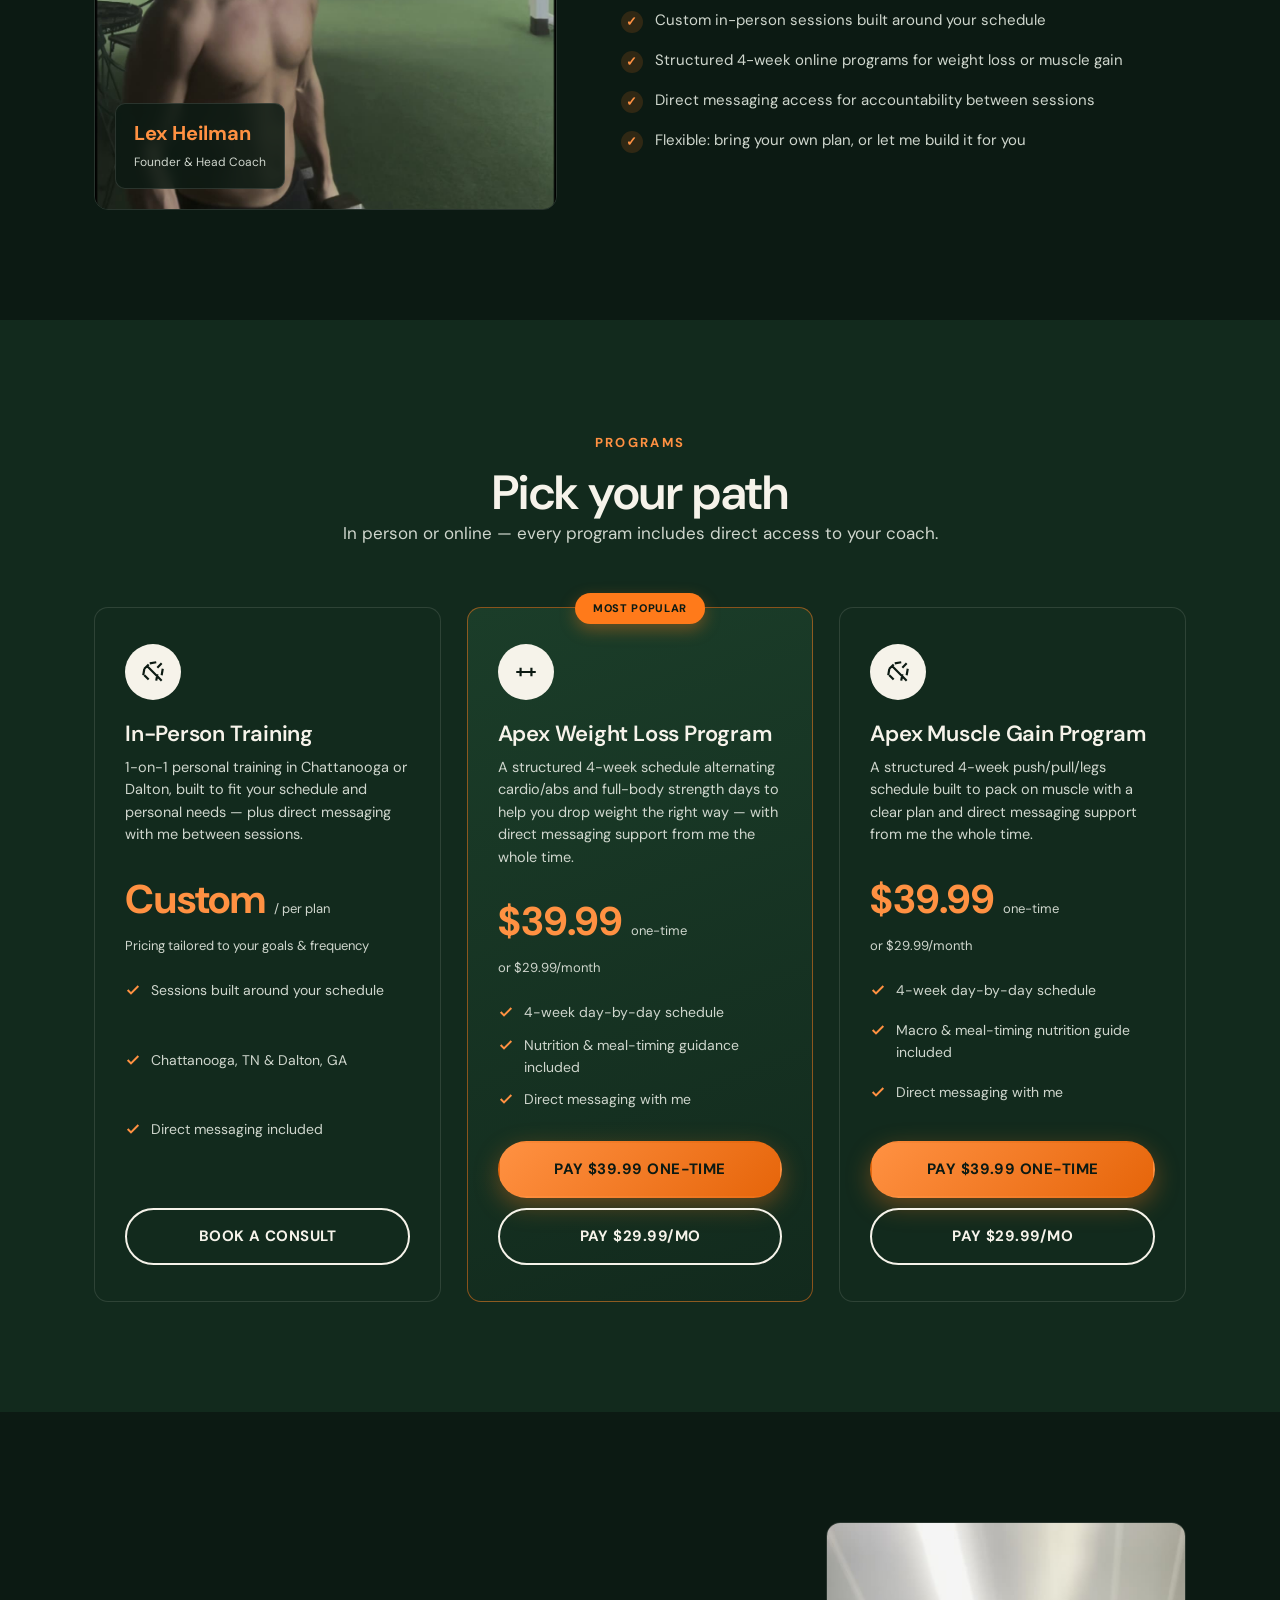
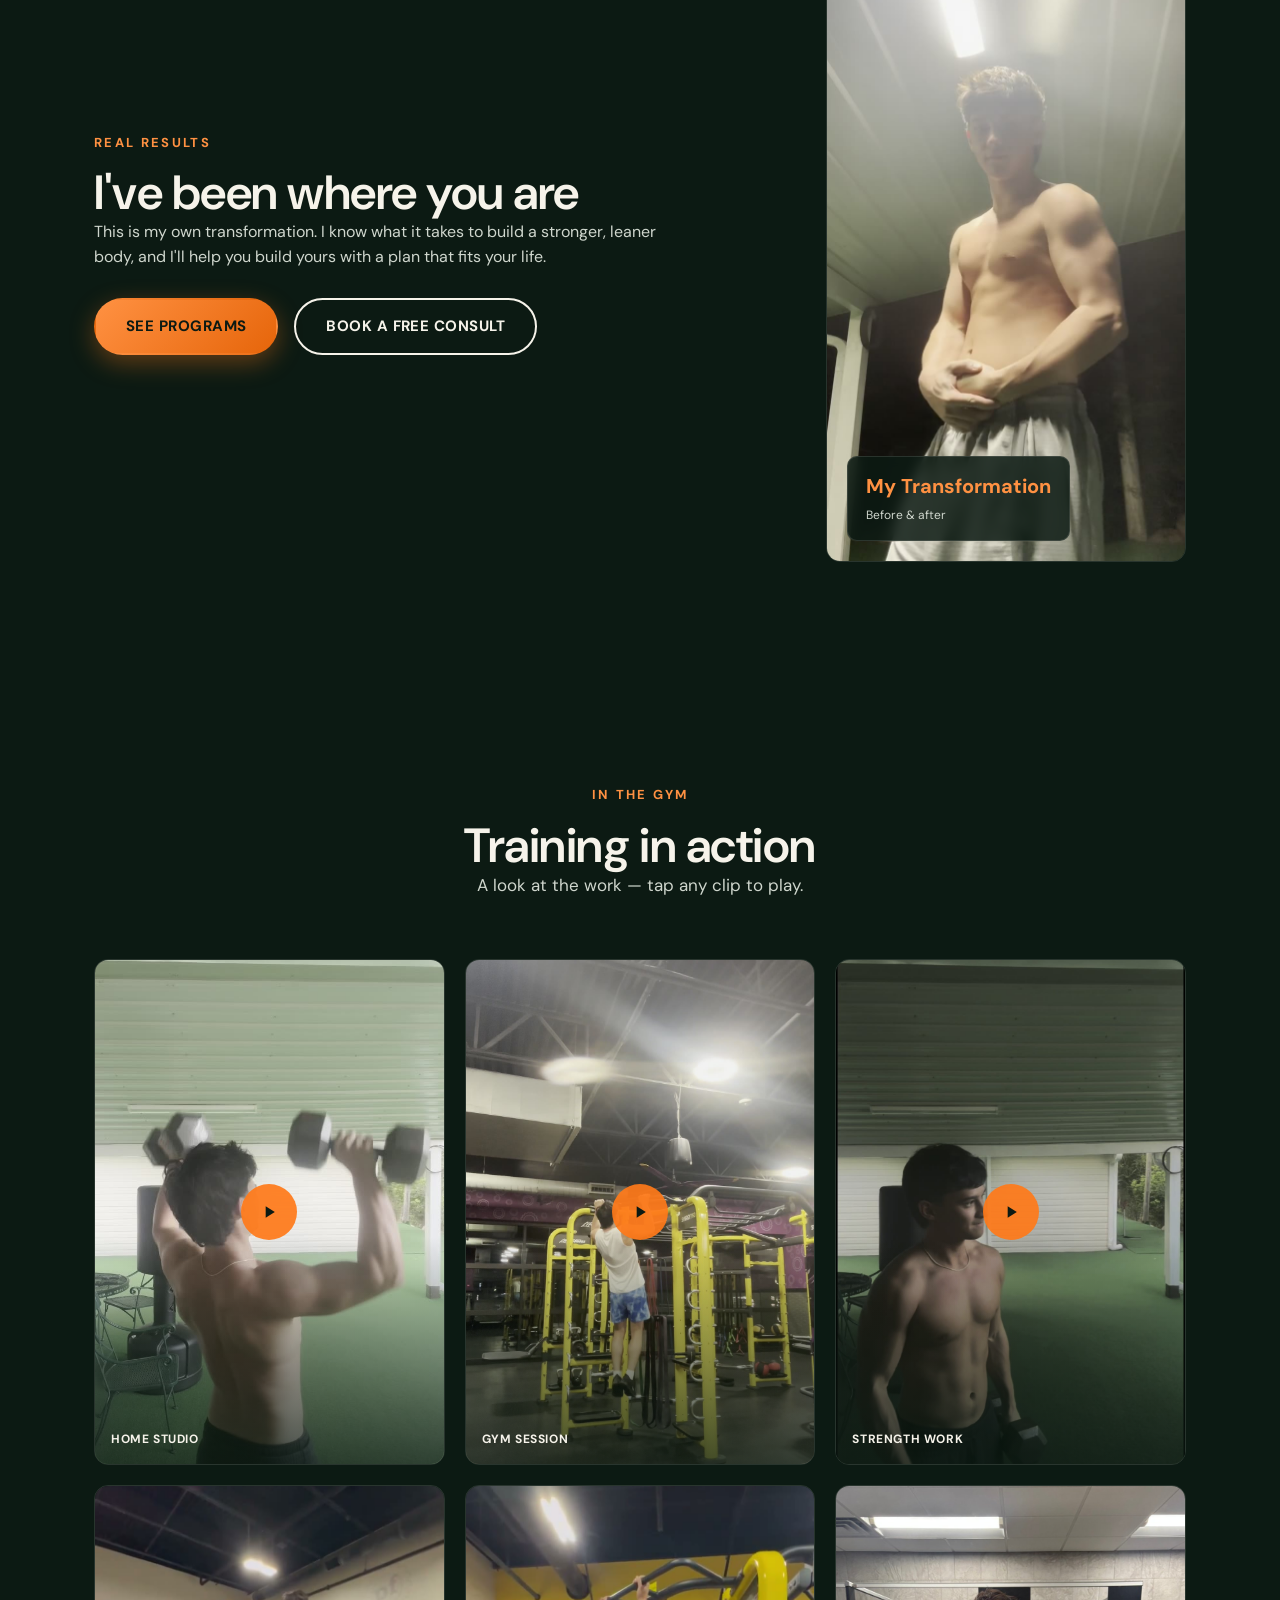
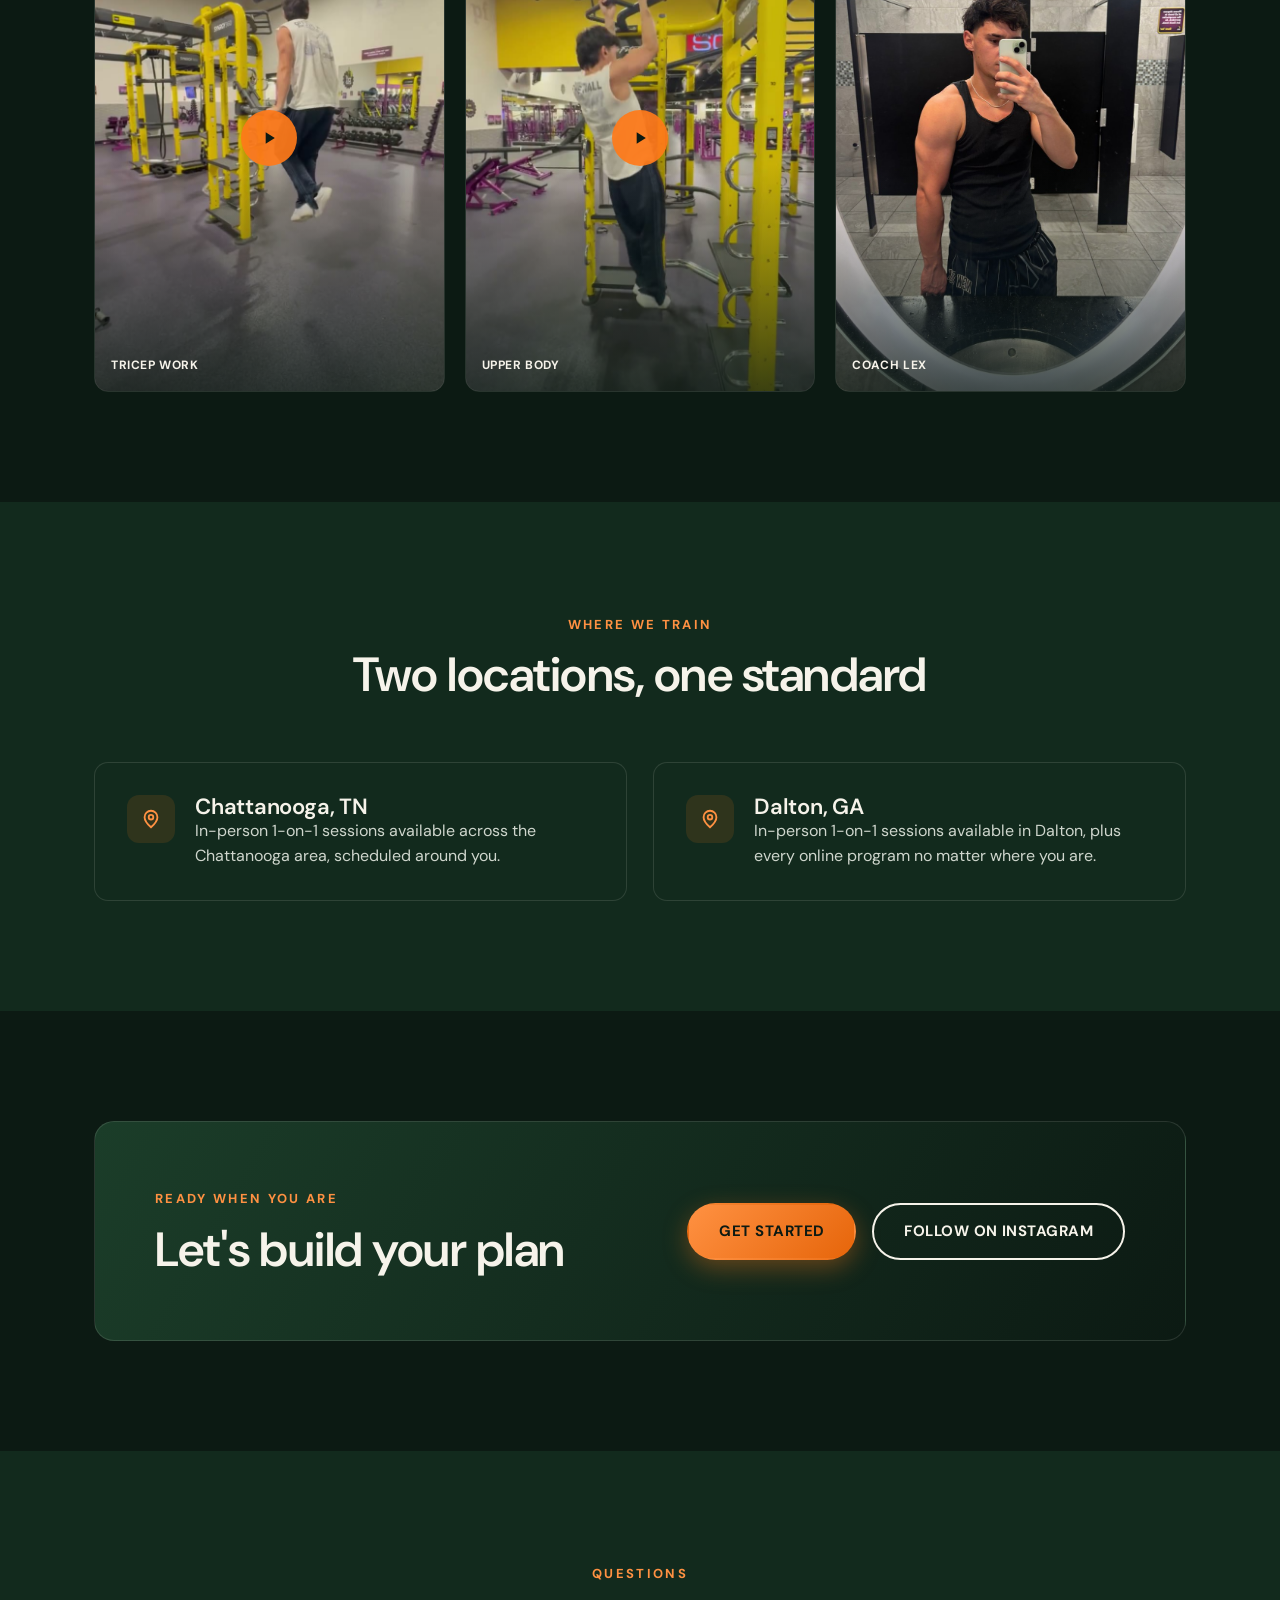
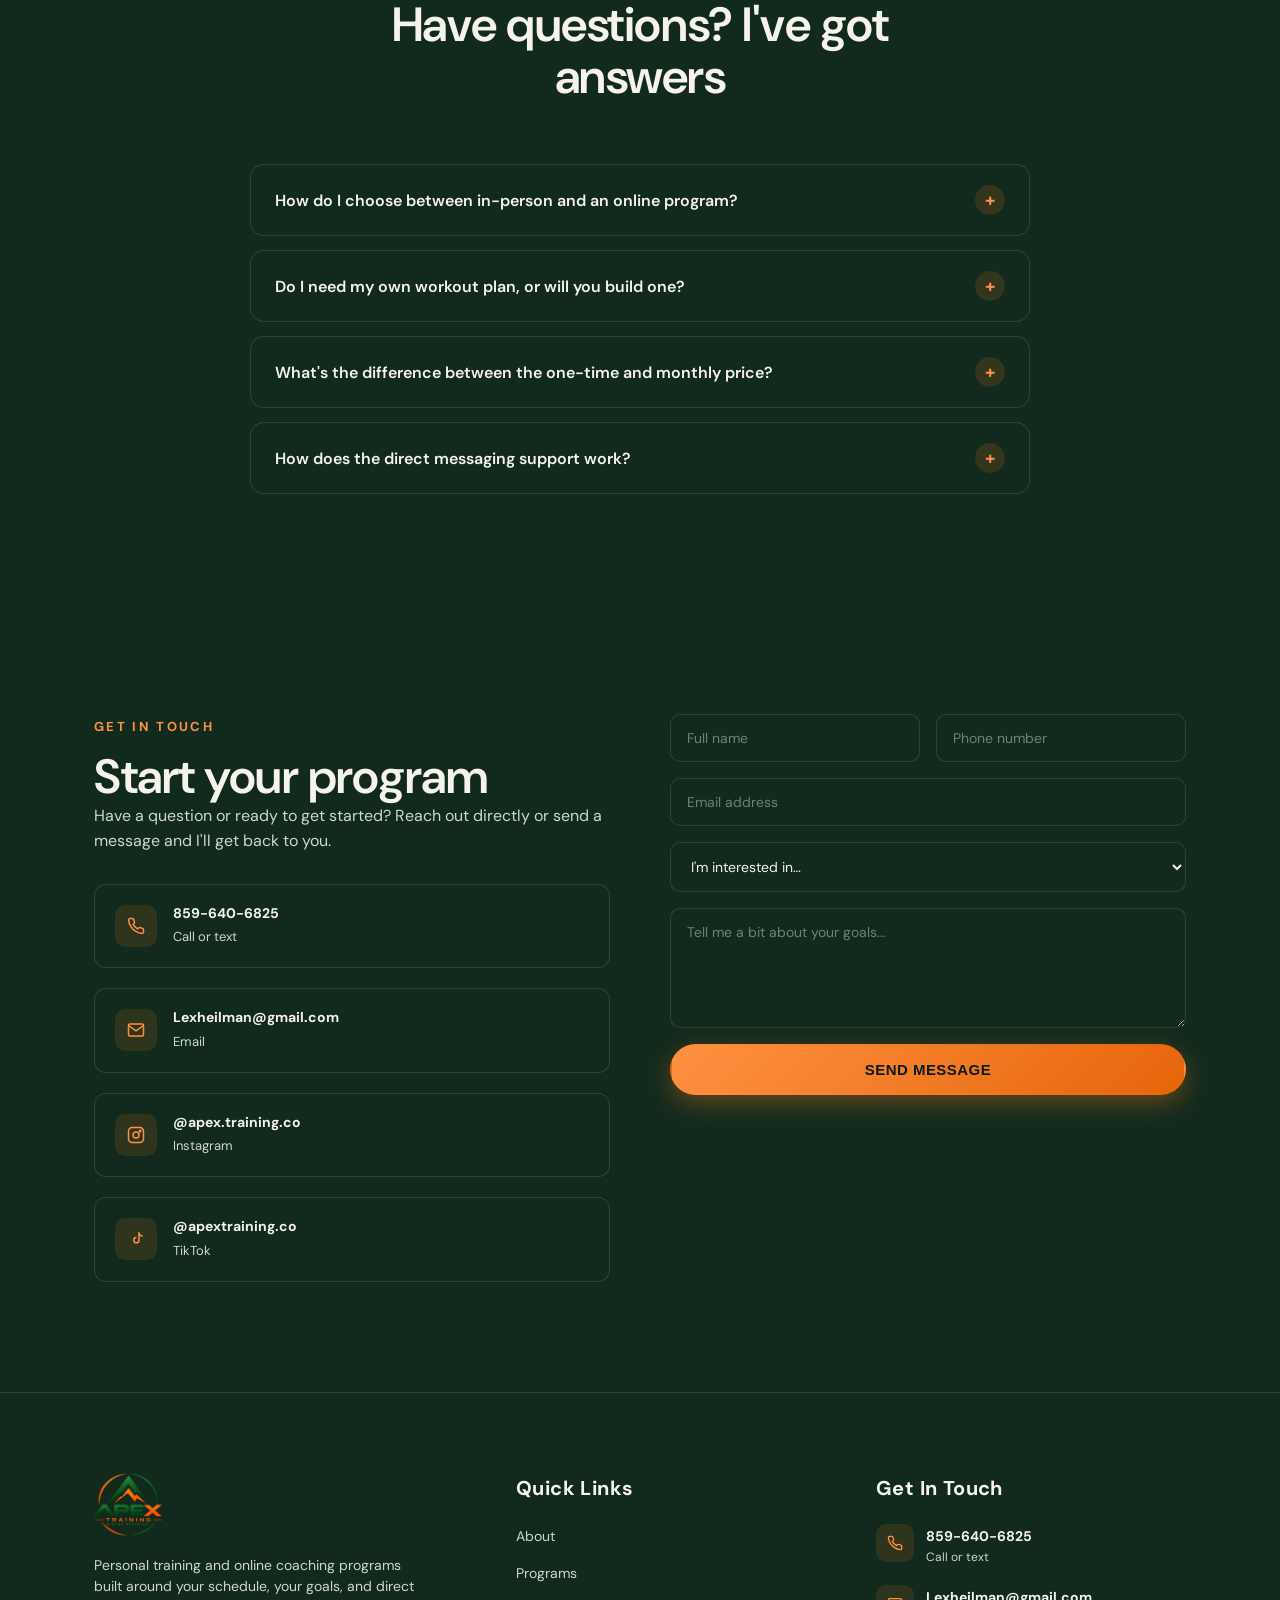
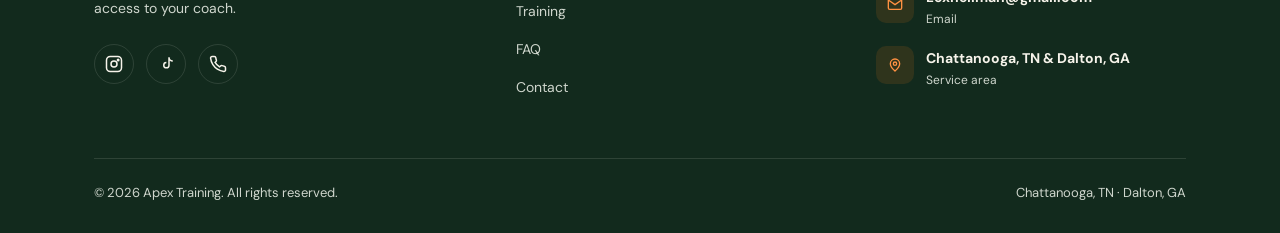
==== commit a11ebce5: "Add transformation video section and remove audio from all videos Co-Authored-By: Claude Sonnet 5.5 " ====
--- a/index.html
+++ b/index.html
@@ -5,7 +5,10 @@
 <meta name="viewport" content="width=device-width, initial-scale=1.0" />
 <title>Apex Training | Personal Training in Chattanooga, TN &amp; Dalton, GA</title>
 <meta name="description" content="1-on-1 in-person personal training plus online Weight Loss and Muscle Gain programs. Serving Chattanooga, TN and Dalton, GA. Real coaching, real structure, real results." />
-<link rel="icon" href="data:image/svg+xml,<svg xmlns=%22http://www.w3.org/2000/svg%22 viewBox=%220 0 100 100%22><rect width=%22100%22 height=%22100%22 rx=%2220%22 fill=%22%23122a1d%22/><text x=%2250%22 y=%2266%22 font-size=%2258%22 text-anchor=%22middle%22 fill=%22%23ff7a1a%22 font-family=%22Arial%22 font-weight=%22900%22>A</text></svg>" />
+<link rel="icon" href="favicon.ico" sizes="any" />
+<link rel="icon" type="image/png" sizes="32x32" href="favicon-32.png" />
+<link rel="icon" type="image/png" sizes="192x192" href="favicon-192.png" />
+<link rel="apple-touch-icon" href="apple-touch-icon.png" />
 <link rel="preconnect" href="https://fonts.googleapis.com">
 <link rel="preconnect" href="https://fonts.gstatic.com" crossorigin>
 <link href="https://fonts.googleapis.com/css2?family=DM+Sans:wght@400;500;600;700&display=swap" rel="stylesheet">
@@ -140,8 +143,8 @@
           <li><svg width="16" height="16" viewBox="0 0 24 24" fill="none" stroke="currentColor" stroke-width="3"><path d="M20 6L9 17l-5-5"/></svg> Direct messaging with me</li>
         </ul>
         <div class="buy-row">
-          <a href="https://buy.stripe.com/test_bJecMY9126sY8Un03W4F200" class="btn btn-primary btn-block" target="_blank" rel="noopener">Pay $39.99 One-Time</a>
-          <a href="https://buy.stripe.com/test_9B600ca566sY6Mf6sk4F201" class="btn btn-outline btn-block" target="_blank" rel="noopener">Pay $29.99/mo</a>
+          <a href="https://buy.stripe.com/bJecMY9126sY8Un03W4F200" class="btn btn-primary btn-block" target="_blank" rel="noopener">Pay $39.99 One-Time</a>
+          <a href="https://buy.stripe.com/9B600ca566sY6Mf6sk4F201" class="btn btn-outline btn-block" target="_blank" rel="noopener">Pay $29.99/mo</a>
         </div>
       </div>
 
@@ -159,11 +162,34 @@
           <li><svg width="16" height="16" viewBox="0 0 24 24" fill="none" stroke="currentColor" stroke-width="3"><path d="M20 6L9 17l-5-5"/></svg> Direct messaging with me</li>
         </ul>
         <div class="buy-row">
-          <a href="https://buy.stripe.com/test_14A5kw6SUdVq2vZ5og4F202" class="btn btn-primary btn-block" target="_blank" rel="noopener">Pay $39.99 One-Time</a>
-          <a href="https://buy.stripe.com/test_4gMeV6a569FagmPbME4F203" class="btn btn-outline btn-block" target="_blank" rel="noopener">Pay $29.99/mo</a>
-        </div>
-      </div>
-
+          <a href="https://buy.stripe.com/14A5kw6SUdVq2vZ5og4F202" class="btn btn-primary btn-block" target="_blank" rel="noopener">Pay $39.99 One-Time</a>
+          <a href="https://buy.stripe.com/4gMeV6a569FagmPbME4F203" class="btn btn-outline btn-block" target="_blank" rel="noopener">Pay $29.99/mo</a>
+        </div>
+      </div>
+
+    </div>
+  </div>
+</section>
+
+<section id="results">
+  <div class="container results-grid">
+    <div class="reveal">
+      <span class="eyebrow">Real Results</span>
+      <h2>I've been where you are</h2>
+      <p>This is my own transformation. I know what it takes to build a stronger, leaner body, and I'll help you build yours with a plan that fits your life.</p>
+      <div class="hero-actions" style="margin-top:28px;">
+        <a href="#services" class="btn btn-primary">See Programs</a>
+        <a href="#contact" class="btn btn-outline">Book a Free Consult</a>
+      </div>
+    </div>
+    <div class="results-media reveal">
+      <video muted loop playsinline autoplay poster="assets/img/transformation-poster.jpg">
+        <source src="assets/video/transformation.mp4" type="video/mp4" />
+      </video>
+      <div class="about-badge">
+        <strong>My Transformation</strong>
+        <span>Before &amp; after</span>
+      </div>
     </div>
   </div>
 </section>
@@ -339,6 +365,10 @@
     </div>
     <div class="reveal">
       <form class="contact-form" id="contactForm">
+        <input type="hidden" name="access_key" value="f17d32c4-14e5-41b4-9cdb-bd2d566f4232" />
+        <input type="hidden" name="subject" value="New Apex Training website inquiry" />
+        <input type="hidden" name="from_name" value="Apex Training Website" />
+        <input type="checkbox" name="botcheck" tabindex="-1" autocomplete="off" style="display:none" />
         <div class="form-row">
           <input type="text" name="name" placeholder="Full name" required />
           <input type="tel" name="phone" placeholder="Phone number" required />
@@ -353,6 +383,7 @@
         </select>
         <textarea name="message" placeholder="Tell me a bit about your goals..."></textarea>
         <button type="submit" class="btn btn-primary btn-block">Send Message</button>
+        <p class="form-status" id="formStatus" role="status" aria-live="polite"></p>
       </form>
     </div>
   </div>
--- a/css/styles.css
+++ b/css/styles.css
@@ -370,6 +370,27 @@
 
 .buy-row { display: grid; gap: 10px; }
 
+/* ===== Results (transformation) ===== */
+.results-grid {
+  display: grid;
+  grid-template-columns: 1.1fr 0.9fr;
+  gap: 64px;
+  align-items: center;
+}
+
+.results-media {
+  position: relative;
+  width: 100%;
+  max-width: 360px;
+  margin-left: auto;
+  aspect-ratio: 9 / 16;
+  border-radius: var(--radius);
+  overflow: hidden;
+  border: 1px solid var(--line);
+}
+
+.results-media video { width: 100%; height: 100%; object-fit: cover; }
+
 /* ===== Gallery ===== */
 .gallery-grid {
   display: grid;
@@ -564,6 +585,10 @@
 input:focus, select:focus, textarea:focus { outline: none; border-color: var(--orange-500); }
 textarea { resize: vertical; min-height: 120px; }
 
+.form-status { display: none; font-size: 14px; padding: 12px 16px; border-radius: 10px; margin: 0; }
+.form-status.ok { display: block; background: rgba(60,180,100,0.14); color: #8fe3ad; }
+.form-status.err { display: block; background: rgba(255,90,70,0.14); color: #ff9d90; }
+
 /* ===== Footer ===== */
 footer {
   background: var(--green-900);
@@ -645,6 +670,8 @@
   .nav-links, .nav-cta .btn-outline { display: none; }
   .burger { display: flex; }
   .about-grid, .contact-grid { grid-template-columns: 1fr; }
+  .results-grid { grid-template-columns: 1fr; gap: 40px; }
+  .results-media { margin: 0 auto; }
   .service-grid { grid-template-columns: 1fr; }
   .gallery-grid { grid-template-columns: repeat(3, 1fr); }
   .loc-grid { grid-template-columns: 1fr; }
